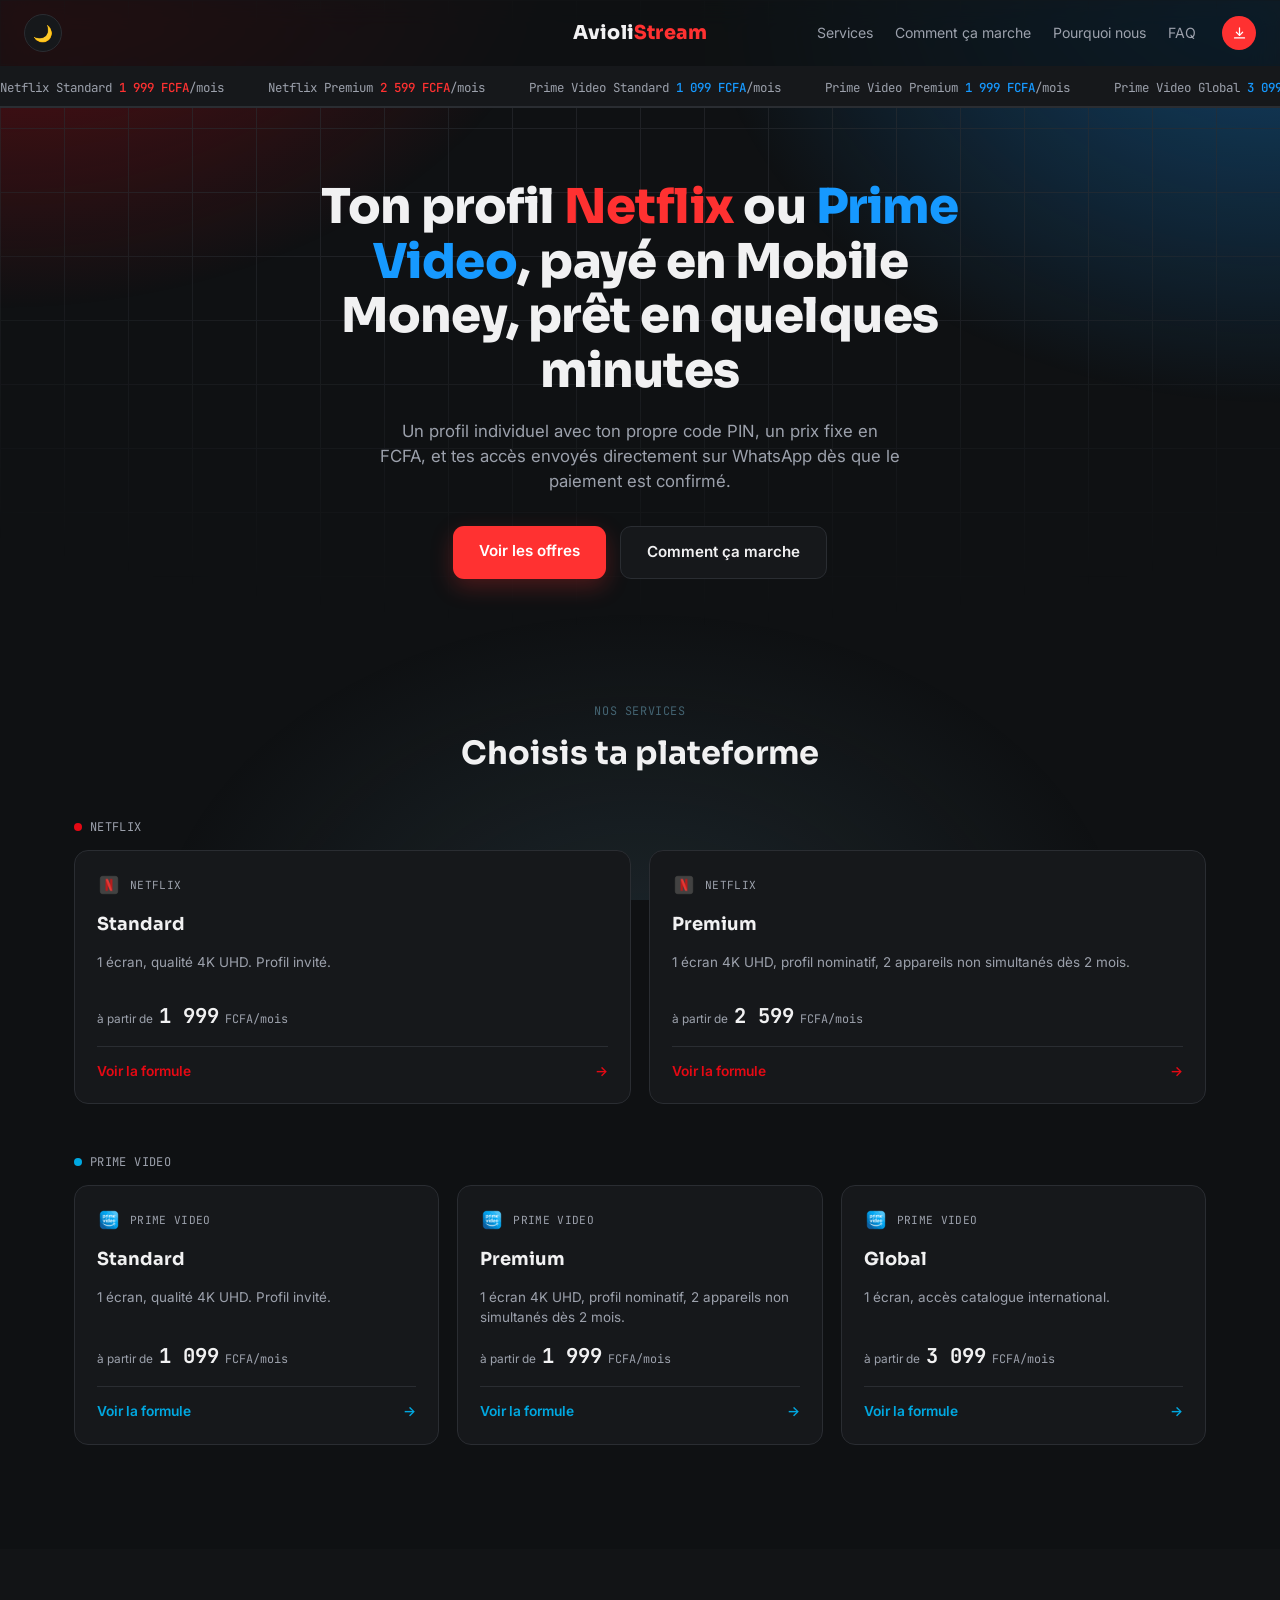
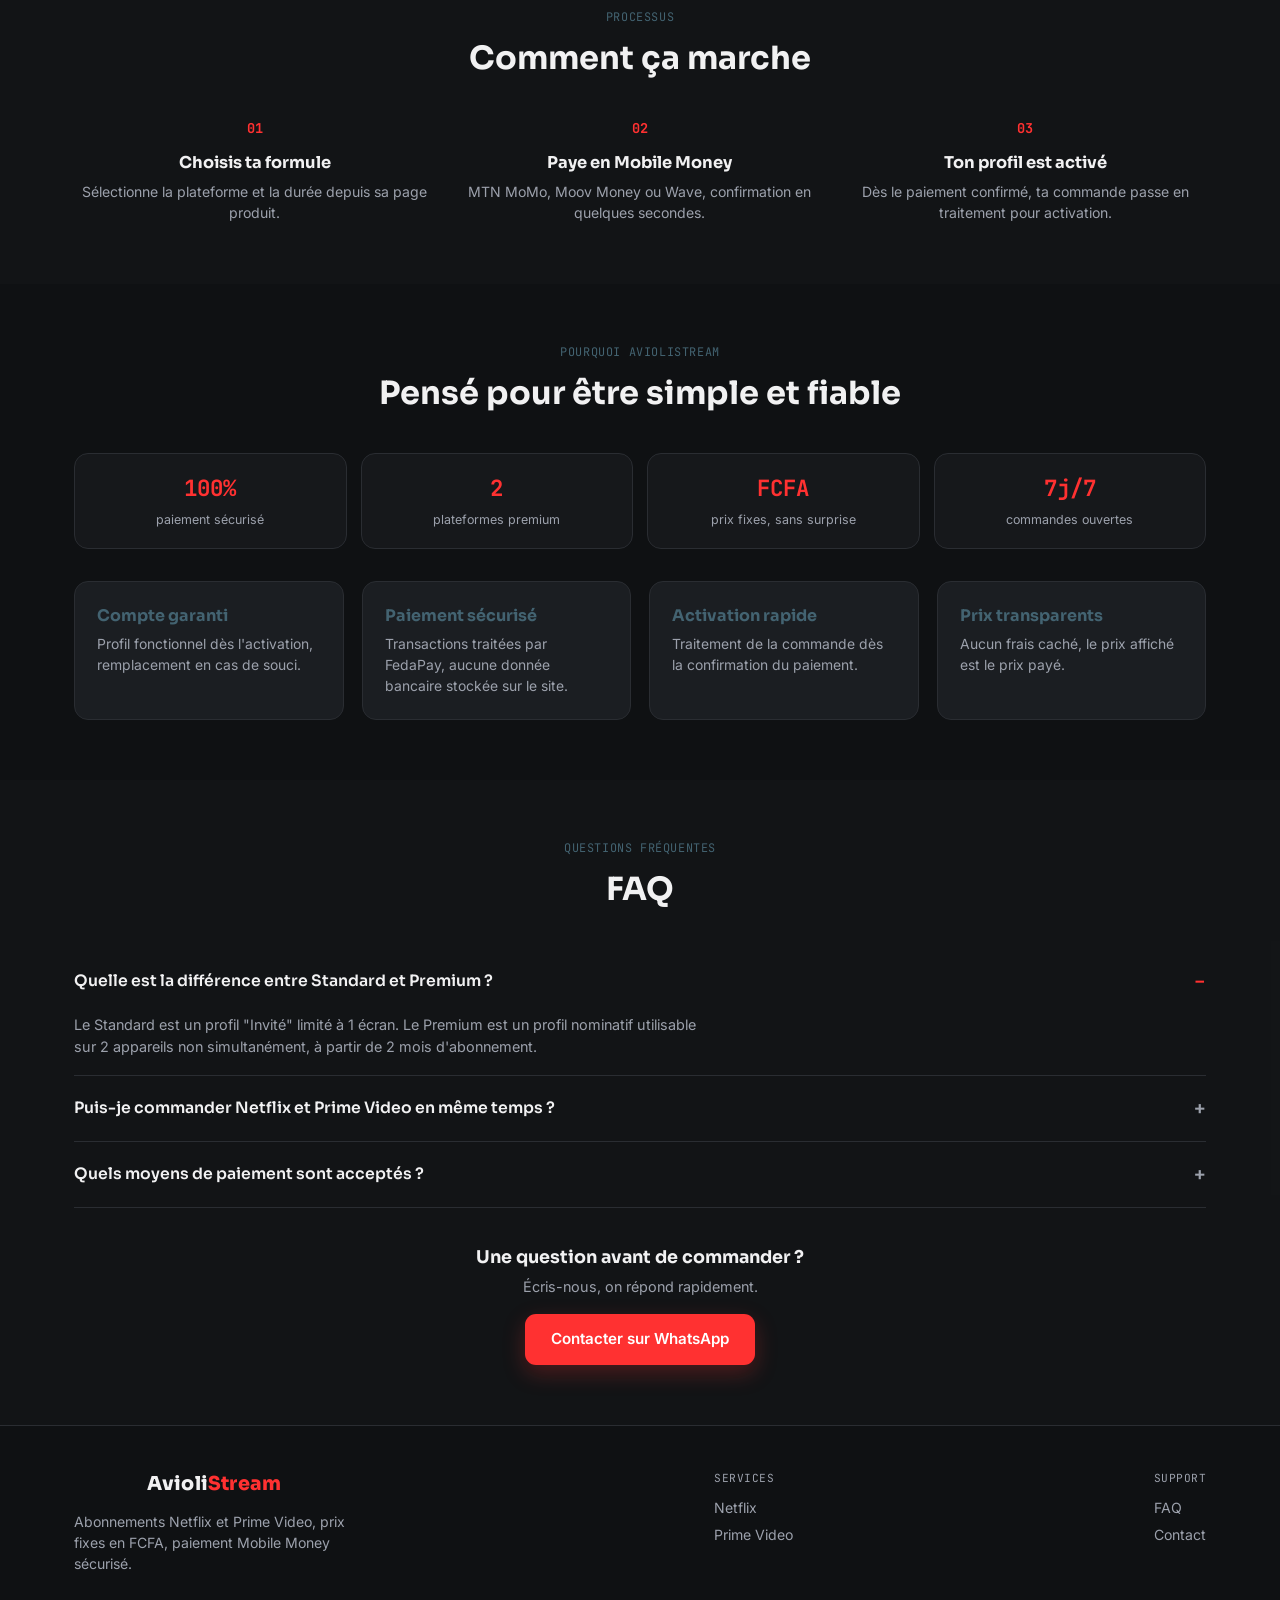
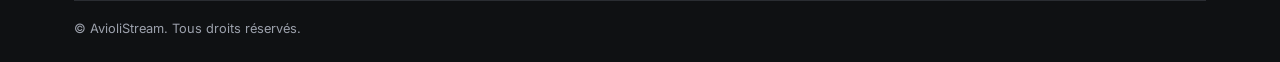
==== index.html @ 2c1ceba8 "Update index.html" ====
<!DOCTYPE html>
<html lang="fr" data-theme="dark">
<head>
<script>
  // Applique le thème enregistré avant le rendu, pour éviter le flash et le partager sur tout le site
  (function(){
    function applyStoredTheme(){
      try{
        var t = localStorage.getItem('avioli-theme');
        document.documentElement.setAttribute('data-theme', t === 'light' ? 'light' : 'dark');
      }catch(e){}
    }
    applyStoredTheme();
    // Reapplique le thème quand la page est restaurée depuis le bfcache
    // (bouton retour/avant du navigateur) — sinon la page garde l'ancien
    // thème affiché au moment où on l'avait quittée.
    window.addEventListener('pageshow', function(e){
      if (e.persisted) applyStoredTheme();
    });
  })();
</script>
<meta charset="UTF-8">
<meta name="viewport" content="width=device-width, initial-scale=1.0">
<title>AvioliStream — Netflix &amp; Prime Video en Mobile Money</title>
<meta name="description" content="Abonnements Netflix et Prime Video, prix fixes en FCFA, paiement Mobile Money sécurisé.">
<link rel="preconnect" href="https://fonts.googleapis.com">
<link rel="preconnect" href="https://fonts.gstatic.com" crossorigin>
<link href="https://fonts.googleapis.com/css2?family=Sora:wght@400;600;700;800&family=Inter:wght@400;500;600&family=JetBrains+Mono:wght@400;500;700&display=swap" rel="stylesheet">
<link rel="manifest" href="manifest.json">
<link rel="icon" href="/favicon-32.png" type="image/png" sizes="32x32">
<link rel="icon" href="icons/icon-192.png" type="image/png" sizes="192x192">
<link rel="apple-touch-icon" href="icons/apple-touch-icon.png">
<meta name="theme-color" content="#FF3131">
<style>
  :root{
    --red:#FF3131;
    --red-dark:#E22626;
    --prime-blue:#1699FF;
    --slate:#436371;
    --slate-light:#5F818F;
    --bg:#FFFFFF;
    --bg-soft:#F6F7F8;
    --surface:#FFFFFF;
    --line:#E7E9EC;
    --text:#171A1E;
    --muted:#63697A;
    --radius:14px;
    --font-display:'Sora',sans-serif;
    --font-body:'Inter',sans-serif;
    --font-mono:'JetBrains Mono',monospace;
  }
  html[data-theme="dark"]{
    --bg:#0F1113;
    --bg-soft:#16181B;
    --surface:#1B1E22;
    --line:#2A2D32;
    --text:#F1F1F2;
    --muted:#9CA1AC;
  }
  *{box-sizing:border-box; margin:0; padding:0;}
  html{scroll-behavior:smooth;}
  body{
    background:var(--bg);
    color:var(--text);
    font-family:var(--font-body);
    line-height:1.5;
    -webkit-font-smoothing:antialiased;
    transition:background .2s ease, color .2s ease;
    position:relative;
  }
  /* Arrière-plan ambiant : halos rouge (Netflix) / bleu (Prime Video) + grille fine, fixes derrière le contenu */
  body::before{
    content:"";
    position:fixed; inset:0; z-index:-2; pointer-events:none;
    background:
      radial-gradient(1000px 720px at 0% -12%, rgba(229,9,20,0.30), transparent 58%),
      radial-gradient(1000px 760px at 100% -4%, rgba(22,153,255,0.28), transparent 58%),
      radial-gradient(820px 600px at 50% 108%, rgba(67,99,113,0.18), transparent 60%);
    transition:opacity .2s ease;
  }
  body::after{
    content:"";
    position:fixed; inset:0; z-index:-1; pointer-events:none;
    background-image:
      linear-gradient(var(--line) 1px, transparent 1px),
      linear-gradient(90deg, var(--line) 1px, transparent 1px);
    background-size:64px 64px;
    opacity:.45;
    mask-image:radial-gradient(120% 85% at 50% 0%, #000 40%, transparent 82%);
    -webkit-mask-image:radial-gradient(120% 85% at 50% 0%, #000 40%, transparent 82%);
  }
  html[data-theme="dark"] body::before{
    background:
      radial-gradient(1000px 720px at 0% -12%, rgba(229,9,20,0.42), transparent 58%),
      radial-gradient(1000px 760px at 100% -4%, rgba(22,153,255,0.38), transparent 58%),
      radial-gradient(820px 600px at 50% 108%, rgba(67,99,113,0.26), transparent 60%);
  }
  html[data-theme="dark"] body::after{ opacity:.6; }
  a{color:inherit; text-decoration:none;}
  img{display:block; max-width:100%;}
  .wrap{max-width:1180px; margin:0 auto; padding:0 24px;}
  :focus-visible{outline:2px solid var(--red); outline-offset:3px;}

  /* Header */
  header{
    position:sticky; top:0; z-index:50;
    background:color-mix(in srgb, var(--bg) 78%, transparent);
    backdrop-filter:blur(14px) saturate(140%);
    -webkit-backdrop-filter:blur(14px) saturate(140%);
    border-bottom:1px solid var(--line);
  }
  .header-row{
    display:grid;
    grid-template-columns:1fr auto 1fr;
    align-items:center;
    gap:16px;
    padding:14px 24px;
  }
  .header-left{
    display:flex; align-items:center; gap:22px;
  }
  .theme-toggle{
    width:38px; height:38px; border-radius:50%;
    border:1px solid var(--line); background:var(--bg-soft);
    display:flex; align-items:center; justify-content:center;
    cursor:pointer; font-size:1rem; flex-shrink:0;
  }
  .logo{
    font-family:var(--font-display); font-weight:800; font-size:1.2rem;
    letter-spacing:0.01em;
    text-align:center;
  }
  a.logo{ color:var(--text); text-decoration:none; display:inline-block; }
  .header-cta{
    display:flex; align-items:center; justify-content:flex-end; gap:26px;
  }
  .nav-links{
    display:flex; align-items:center; gap:22px;
    font-size:0.88rem; color:var(--muted);
    white-space:nowrap;
  }
  .nav-links a:hover{color:var(--text);}
  @media (max-width:860px){
    .nav-links{display:none;}
    .header-row{grid-template-columns:auto 1fr auto; gap:10px; padding:12px 16px;}
    .header-left{justify-content:flex-start;}
    .logo{font-size:1.05rem;}
  }
  .install-btn{
    width:34px; height:34px; border-radius:50%;
    background:var(--red); color:#fff;
    display:flex; align-items:center; justify-content:center;
    flex-shrink:0; border:none; cursor:pointer;
    transition:transform .15s ease, box-shadow .15s ease;
  }
  .install-btn:hover{transform:translateY(-2px); box-shadow:0 6px 16px rgba(255,49,49,0.3);}
  .install-btn svg{width:15px; height:15px;}

  /* Ticker */
  .ticker-bar{
    background:var(--bg-soft);
    border-bottom:1px solid var(--line);
    overflow:hidden;
    white-space:nowrap;
    padding:8px 0;
  }
  .ticker-track{
    display:inline-flex; gap:44px;
    animation:scroll-left 30s linear infinite;
    font-family:var(--font-mono); font-size:0.78rem; color:var(--muted);
  }
  .ticker-track span b{color:var(--red); font-weight:500;}
  .ticker-track span b.prime-price{color:var(--prime-blue);}
  @keyframes scroll-left{
    from{transform:translateX(0);}
    to{transform:translateX(-50%);}
  }
  @media (prefers-reduced-motion: reduce){ .ticker-track{animation:none;} }

  /* Hero */
  .hero{
    padding:72px 24px 64px;
  }
  .hero-grid{
    max-width:900px; margin:0 auto;
    display:flex; flex-direction:column; align-items:center;
    text-align:center; gap:40px;
  }
  h1{
    font-family:var(--font-display); font-weight:800;
    font-size:clamp(2rem, 4.2vw, 3rem);
    line-height:1.14;
    letter-spacing:-0.01em;
    max-width:640px;
    margin:0 auto 20px;
  }
  h1 .nf{color:var(--red);}
  h1 .pv{color:var(--prime-blue);}
  .hero-sub{
    max-width:520px; margin:0 auto 32px;
    color:var(--muted); font-size:1.05rem;
  }
  .hero-actions{
    display:flex; gap:14px; flex-wrap:wrap; justify-content:center;
  }
  .btn-primary, .btn-secondary{
    font-family:var(--font-body); font-weight:600; font-size:0.95rem;
    padding:14px 26px; border-radius:11px;
    display:inline-block;
    transition:transform .15s ease, box-shadow .15s ease;
  }
  .btn-primary{
    background:var(--red); color:#fff;
    box-shadow:0 8px 22px rgba(255,49,49,0.25);
  }
  .btn-primary:hover{transform:translateY(-2px); box-shadow:0 12px 26px rgba(255,49,49,0.35);}
  .btn-secondary{
    background:var(--bg-soft); color:var(--text);
    border:1px solid var(--line);
  }
  .btn-secondary:hover{border-color:var(--slate); transform:translateY(-2px);}

  /* Hero — carrousel animé des offres (design original, pas de visuels de marque) */
  .offers-frame{
    position:relative; width:100%; max-width:1040px; margin:0 auto;
    overflow:hidden;
    mask-image:linear-gradient(90deg, transparent, black 8%, black 92%, transparent);
    -webkit-mask-image:linear-gradient(90deg, transparent, black 8%, black 92%, transparent);
  }
  .offers-reel{
    display:flex; gap:16px; width:max-content;
    animation:offersReel 26s linear infinite;
  }
  @keyframes offersReel{ from{ transform:translateX(0); } to{ transform:translateX(-50%); } }
  @media (prefers-reduced-motion: reduce){ .offers-reel{ animation:none; } }
  .offer-card{
    flex-shrink:0; width:200px;
    padding:18px 20px; border-radius:16px;
    background:var(--surface); border:1px solid var(--line);
    border-top:4px solid var(--red);
    box-shadow:0 16px 34px -22px rgba(15,17,19,0.35);
    text-align:left;
  }
  html[data-theme="dark"] .offer-card{ box-shadow:0 16px 34px -18px rgba(0,0,0,0.5); }
  .offer-card.prime{ border-top-color:var(--prime-blue); }
  .offer-card .offer-name{ font-family:var(--font-display); font-weight:700; font-size:1.05rem; margin-top:6px; }
  .offer-card .offer-plat{
    font-family:var(--font-mono); font-size:0.7rem; color:var(--muted);
    text-transform:uppercase; letter-spacing:0.04em;
  }
  .offer-card .offer-price{ font-family:var(--font-display); font-weight:800; font-size:1.15rem; margin-top:12px; }
  .offer-card .offer-price b{ color:var(--red); }
  .offer-card.prime .offer-price b{ color:var(--prime-blue); }
  .offer-card .offer-unit{ display:block; font-family:var(--font-body); font-weight:400; font-size:0.7rem; color:var(--muted); margin-top:2px; }
  @media (max-width:900px){
    .offer-card{ width:170px; }
  }

  /* Sections */
  .section{padding:60px 24px;}
  .section-eyebrow{
    font-family:var(--font-mono); font-size:0.74rem; text-transform:uppercase; letter-spacing:0.05em;
    color:var(--slate); margin-bottom:8px; text-align:center;
  }
  .section-head{text-align:center; margin-bottom:36px;}
  .section-head h2{
    font-family:var(--font-display); font-weight:700;
    font-size:clamp(1.5rem, 3vw, 2rem);
  }

  .platform-tag{
    display:inline-flex; align-items:center; gap:8px;
    font-family:var(--font-mono); font-size:0.75rem; letter-spacing:0.03em;
    text-transform:uppercase; color:var(--muted); margin-bottom:14px;
  }
  .dot-tag{width:8px; height:8px; border-radius:50%;}
  .platform-tag.netflix .dot-tag{background:#E50914;}
  .platform-tag.prime .dot-tag{background:#00A8E1;}

  .catalogue-row{margin-bottom:44px;}
  .grid{
    display:grid;
    grid-template-columns:repeat(auto-fit, minmax(230px, 1fr));
    gap:18px;
  }
  .card{
    background:var(--bg-soft);
    border:1px solid var(--line);
    border-radius:var(--radius);
    padding:22px;
    display:flex; flex-direction:column; gap:14px;
    transition:transform .18s ease, border-color .18s ease, box-shadow .18s ease, background .18s ease;
  }
  .card:hover{
    transform:translateY(-3px);
    border-color:var(--accent, var(--red));
    background:var(--surface);
    box-shadow:0 10px 24px -8px rgba(0,0,0,0.15);
  }
  .card.netflix{--accent:#E50914;}
  .card.prime{--accent:#00A8E1;}
  .card-top{display:flex; align-items:center; justify-content:space-between;}
  .card-plat{
    display:flex; align-items:center; gap:9px;
    font-family:var(--font-mono); font-size:0.7rem; letter-spacing:0.03em;
    text-transform:uppercase; color:var(--muted);
  }
  .card-plat img{width:24px; height:24px; border-radius:6px;}
  .card h3{font-family:var(--font-display); font-weight:700; font-size:1.12rem;}
  .card .desc{color:var(--muted); font-size:0.84rem; min-height:2.6em;}
  .desc-mobile{display:none;}
  @media (max-width:640px){
    .card:not(.global) .desc-full{display:none;}
    .card:not(.global) .desc-mobile{display:block;}
  }
  .price-line{display:flex; align-items:baseline; gap:6px; margin-top:auto;}
  .price-line .from{font-size:0.74rem; color:var(--muted);}
  .price-line .amount{font-family:var(--font-mono); font-weight:700; font-size:1.28rem;}
  .price-line .unit{font-family:var(--font-mono); font-size:0.74rem; color:var(--muted);}
  .card-cta{
    display:flex; align-items:center; justify-content:space-between;
    font-size:0.86rem; font-weight:600; color:var(--accent);
    padding-top:14px; border-top:1px solid var(--line);
  }
  .card-cta .arrow{transition:transform .18s ease;}
  .card:hover .card-cta .arrow{transform:translateX(4px);}

  /* Steps */
  .steps{
    display:grid; grid-template-columns:repeat(auto-fit, minmax(220px,1fr)); gap:24px;
    counter-reset:step;
  }
  .step{text-align:center;}
  .step::before{
    counter-increment:step; content:counter(step, decimal-leading-zero);
    font-family:var(--font-mono); font-weight:700; font-size:0.85rem;
    color:var(--red);
    display:block; margin-bottom:12px;
  }
  .step h3{font-family:var(--font-display); font-size:1.02rem; margin-bottom:6px;}
  .step p{color:var(--muted); font-size:0.88rem;}

  /* Stats + benefits */
  .stats-row{
    display:grid; grid-template-columns:repeat(auto-fit, minmax(140px,1fr)); gap:14px;
    margin-bottom:32px;
  }
  .stat{
    background:var(--bg-soft); border:1px solid var(--line); border-radius:var(--radius);
    padding:18px; text-align:center;
  }
  .stat b{display:block; font-family:var(--font-mono); font-weight:700; color:var(--red); font-size:1.4rem;}
  .stat span{color:var(--muted); font-size:0.78rem;}
  .benefits-grid{
    display:grid; grid-template-columns:repeat(auto-fit, minmax(220px,1fr)); gap:18px;
  }
  .benefit{
    background:var(--surface); border:1px solid var(--line); border-radius:var(--radius);
    padding:22px;
  }
  .benefit h3{font-family:var(--font-display); font-size:1rem; margin-bottom:6px; color:var(--slate);}
  .benefit p{color:var(--muted); font-size:0.87rem;}

  /* FAQ */
  .faq-item{border-bottom:1px solid var(--line);}
  .faq-item summary{
    cursor:pointer; list-style:none;
    display:flex; align-items:center; justify-content:space-between;
    padding:18px 0; font-family:var(--font-display); font-weight:600; font-size:0.98rem;
  }
  .faq-item summary::-webkit-details-marker{display:none;}
  .faq-item summary::after{
    content:"+"; font-family:var(--font-mono); color:var(--muted); font-size:1.2rem;
  }
  .faq-item[open] summary::after{content:"–"; color:var(--red);}
  .faq-item p{color:var(--muted); font-size:0.9rem; padding-bottom:18px; max-width:640px;}
  .faq-contact{text-align:center; padding:36px 0 0;}
  .faq-contact h3{font-family:var(--font-display); font-size:1.1rem; margin-bottom:6px;}
  .faq-contact p{color:var(--muted); font-size:0.9rem; margin-bottom:16px;}

  /* Footer */
  footer{border-top:1px solid var(--line); padding:44px 24px 24px;}
  .footer-row{
    display:flex; justify-content:space-between; flex-wrap:wrap; gap:28px; margin-bottom:26px;
  }
  .footer-col p.label{
    font-family:var(--font-mono); font-size:0.7rem; text-transform:uppercase; letter-spacing:0.04em;
    color:var(--muted); margin-bottom:10px;
  }
  .footer-col a{display:block; color:var(--muted); font-size:0.88rem; margin-bottom:6px;}
  .footer-col a:hover{color:var(--text);}
  .footer-bottom{
    color:var(--muted); font-size:0.8rem;
    padding-top:18px; border-top:1px solid var(--line);
  }

  @media (max-width:640px){
    .hero{padding:56px 20px 40px;}
    .section{padding:44px 20px;}
    .stats-row{grid-template-columns:repeat(2, 1fr); gap:10px;}
    .stat{padding:14px 8px;}
    .stat b{font-size:1.2rem;}
    .stat span{font-size:0.7rem; white-space:nowrap;}
  }
</style>
</head>
<body>

<header>
  <div class="header-row">
    <div class="header-left">
      <button class="theme-toggle" id="themeToggle" aria-label="Changer le thème">🌙</button>
    </div>
    <a href="/" class="logo" aria-label="Retour à l'accueil AvioliStream">Avioli<span style="color:var(--red);">Stream</span></a>
    <div class="header-cta">
      <nav class="nav-links">
        <a href="#catalogue">Services</a>
        <a href="#comment-ca-marche">Comment ça marche</a>
        <a href="#pourquoi-nous">Pourquoi nous</a>
        <a href="#faq">FAQ</a>
      </nav>
      <button class="install-btn" id="installBtn" aria-label="Installer l'application" title="Installer l'application">
        <svg viewBox="0 0 24 24" fill="none" stroke="currentColor" stroke-width="2" stroke-linecap="round" stroke-linejoin="round">
          <path d="M12 3v12"/>
          <path d="M7 10l5 5 5-5"/>
          <path d="M4 19h16"/>
        </svg>
      </button>
    </div>
  </div>
  <div class="ticker-bar">
    <div class="ticker-track">
      <span>Netflix Standard <b>1 999 FCFA</b>/mois</span>
      <span>Netflix Premium <b>2 599 FCFA</b>/mois</span>
      <span>Prime Video Standard <b class="prime-price">1 099 FCFA</b>/mois</span>
      <span>Prime Video Premium <b class="prime-price">1 999 FCFA</b>/mois</span>
      <span>Prime Video Global <b class="prime-price">3 099 FCFA</b>/mois</span>
      <span>Paiement MTN MoMo · Moov Money · Wave</span>
      <span>Netflix Standard <b>1 999 FCFA</b>/mois</span>
      <span>Netflix Premium <b>2 599 FCFA</b>/mois</span>
      <span>Prime Video Standard <b class="prime-price">1 099 FCFA</b>/mois</span>
      <span>Prime Video Premium <b class="prime-price">1 999 FCFA</b>/mois</span>
      <span>Prime Video Global <b class="prime-price">3 099 FCFA</b>/mois</span>
      <span>Paiement MTN MoMo · Moov Money · Wave</span>
    </div>
  </div>
</header>

<section class="hero">
  <div class="hero-grid">
    <div class="hero-copy">
      <h1>Ton profil <span class="nf">Netflix</span> ou <span class="pv">Prime Video</span>, payé en Mobile Money, prêt en quelques minutes</h1>
      <p class="hero-sub">Un profil individuel avec ton propre code PIN, un prix fixe en FCFA, et tes accès envoyés directement sur WhatsApp dès que le paiement est confirmé.</p>
      <div class="hero-actions">
        <a href="#catalogue" class="btn-primary">Voir les offres</a>
        <a href="#comment-ca-marche" class="btn-secondary">Comment ça marche</a>
      </div>
    </div>
  </div>
</section>

<section class="section" id="catalogue">
  <div class="wrap">
    <p class="section-eyebrow">Nos services</p>
    <div class="section-head"><h2>Choisis ta plateforme</h2></div>

    <div class="catalogue-row">
      <span class="platform-tag netflix"><i class="dot-tag"></i> Netflix</span>
      <div class="grid">
        <a class="card netflix" href="/netflix-standard">
          <div class="card-top">
            <span class="card-plat"><img src="[data-uri]" alt=""> Netflix</span>
          </div>
          <h3>Standard</h3>
          <p class="desc desc-full">1 écran, qualité 4K UHD. Profil invité.</p>
          <p class="desc desc-mobile">1 écran, qualité 4K UHD.</p>
          <div class="price-line">
            <span class="from">à partir de</span>
            <span class="amount">1 999</span>
            <span class="unit">FCFA/mois</span>
          </div>
          <div class="card-cta">Voir la formule <span class="arrow">→</span></div>
        </a>

        <a class="card netflix" href="/netflix-premium">
          <div class="card-top">
            <span class="card-plat"><img src="[data-uri]" alt=""> Netflix</span>
          </div>
          <h3>Premium</h3>
          <p class="desc desc-full">1 écran 4K UHD, profil nominatif, 2 appareils non simultanés dès 2 mois.</p>
          <p class="desc desc-mobile">1 écran, qualité 4K UHD.</p>
          <div class="price-line">
            <span class="from">à partir de</span>
            <span class="amount">2 599</span>
            <span class="unit">FCFA/mois</span>
          </div>
          <div class="card-cta">Voir la formule <span class="arrow">→</span></div>
        </a>
      </div>
    </div>

    <div class="catalogue-row">
      <span class="platform-tag prime"><i class="dot-tag"></i> Prime Video</span>
      <div class="grid">
        <a class="card prime" href="/prime-standard">
          <div class="card-top">
            <span class="card-plat"><img src="[data-uri]" alt=""> Prime Video</span>
          </div>
          <h3>Standard</h3>
          <p class="desc desc-full">1 écran, qualité 4K UHD. Profil invité.</p>
          <p class="desc desc-mobile">1 écran, qualité 4K UHD.</p>
          <div class="price-line">
            <span class="from">à partir de</span>
            <span class="amount">1 099</span>
            <span class="unit">FCFA/mois</span>
          </div>
          <div class="card-cta">Voir la formule <span class="arrow">→</span></div>
        </a>

        <a class="card prime" href="/prime-premium">
          <div class="card-top">
            <span class="card-plat"><img src="[data-uri]" alt=""> Prime Video</span>
          </div>
          <h3>Premium</h3>
          <p class="desc desc-full">1 écran 4K UHD, profil nominatif, 2 appareils non simultanés dès 2 mois.</p>
          <p class="desc desc-mobile">1 écran, qualité 4K UHD.</p>
          <div class="price-line">
            <span class="from">à partir de</span>
            <span class="amount">1 999</span>
            <span class="unit">FCFA/mois</span>
          </div>
          <div class="card-cta">Voir la formule <span class="arrow">→</span></div>
        </a>

        <a class="card prime global" href="/prime-global">
          <div class="card-top">
            <span class="card-plat"><img src="[data-uri]" alt=""> Prime Video</span>
          </div>
          <h3>Global</h3>
          <p class="desc">1 écran, accès catalogue international.</p>
          <div class="price-line">
            <span class="from">à partir de</span>
            <span class="amount">3 099</span>
            <span class="unit">FCFA/mois</span>
          </div>
          <div class="card-cta">Voir la formule <span class="arrow">→</span></div>
        </a>
      </div>
    </div>
  </div>
</section>

<section class="section" id="comment-ca-marche" style="background:color-mix(in srgb, var(--bg-soft) 55%, transparent);">
  <div class="wrap">
    <p class="section-eyebrow">Processus</p>
    <div class="section-head"><h2>Comment ça marche</h2></div>
    <div class="steps">
      <div class="step">
        <h3>Choisis ta formule</h3>
        <p>Sélectionne la plateforme et la durée depuis sa page produit.</p>
      </div>
      <div class="step">
        <h3>Paye en Mobile Money</h3>
        <p>MTN MoMo, Moov Money ou Wave, confirmation en quelques secondes.</p>
      </div>
      <div class="step">
        <h3>Ton profil est activé</h3>
        <p>Dès le paiement confirmé, ta commande passe en traitement pour activation.</p>
      </div>
    </div>
  </div>
</section>

<section class="section" id="pourquoi-nous">
  <div class="wrap">
    <p class="section-eyebrow">Pourquoi AvioliStream</p>
    <div class="section-head"><h2>Pensé pour être simple et fiable</h2></div>
    <div class="stats-row">
      <div class="stat"><b>100%</b><span>paiement sécurisé</span></div>
      <div class="stat"><b>2</b><span>plateformes premium</span></div>
      <div class="stat"><b>FCFA</b><span>prix fixes, sans surprise</span></div>
      <div class="stat"><b>7j/7</b><span>commandes ouvertes</span></div>
    </div>
    <div class="benefits-grid">
      <div class="benefit">
        <h3>Compte garanti</h3>
        <p>Profil fonctionnel dès l'activation, remplacement en cas de souci.</p>
      </div>
      <div class="benefit">
        <h3>Paiement sécurisé</h3>
        <p>Transactions traitées par FedaPay, aucune donnée bancaire stockée sur le site.</p>
      </div>
      <div class="benefit">
        <h3>Activation rapide</h3>
        <p>Traitement de la commande dès la confirmation du paiement.</p>
      </div>
      <div class="benefit">
        <h3>Prix transparents</h3>
        <p>Aucun frais caché, le prix affiché est le prix payé.</p>
      </div>
    </div>
  </div>
</section>

<section class="section" id="faq" style="background:color-mix(in srgb, var(--bg-soft) 55%, transparent);">
  <div class="wrap">
    <p class="section-eyebrow">Questions fréquentes</p>
    <div class="section-head"><h2>FAQ</h2></div>
    <details class="faq-item" open>
      <summary>Quelle est la différence entre Standard et Premium ?</summary>
      <p>Le Standard est un profil "Invité" limité à 1 écran. Le Premium est un profil nominatif utilisable sur 2 appareils non simultanément, à partir de 2 mois d'abonnement.</p>
    </details>
    <details class="faq-item">
      <summary>Puis-je commander Netflix et Prime Video en même temps ?</summary>
      <p>Oui, chaque service se commande depuis sa page produit ; tu peux passer les deux commandes l'une après l'autre.</p>
    </details>
    <details class="faq-item">
      <summary>Quels moyens de paiement sont acceptés ?</summary>
      <p>MTN MoMo, Moov Money et Wave, via un paiement sécurisé.</p>
    </details>

    <div class="faq-contact">
      <h3>Une question avant de commander ?</h3>
      <p>Écris-nous, on répond rapidement.</p>
      <a href="https://wa.me/22995265358" target="_blank" rel="noopener" class="btn-primary">Contacter sur WhatsApp</a>
    </div>
  </div>
</section>

<footer id="contact">
  <div class="wrap">
    <div class="footer-row">
      <div>
        <div class="logo" style="margin-bottom:12px;">Avioli<span style="color:var(--red);">Stream</span></div>
        <p style="color:var(--muted); font-size:0.88rem; max-width:280px;">Abonnements Netflix et Prime Video, prix fixes en FCFA, paiement Mobile Money sécurisé.</p>
      </div>
      <div class="footer-col">
        <p class="label">Services</p>
        <a href="#catalogue">Netflix</a>
        <a href="#catalogue">Prime Video</a>
      </div>
      <div class="footer-col">
        <p class="label">Support</p>
        <a href="#faq">FAQ</a>
        <a href="https://wa.me/22995265358" target="_blank" rel="noopener">Contact</a>
      </div>
    </div>
    <div class="footer-bottom">© AvioliStream. Tous droits réservés.</div>
  </div>
</footer>

<script>
  const toggle = document.getElementById('themeToggle');
  const root = document.documentElement;
  let current = root.getAttribute('data-theme') || 'light';
  toggle.textContent = current === 'light' ? '☀️' : '🌙';
  toggle.addEventListener('click', () => {
    current = current === 'light' ? 'dark' : 'light';
    root.setAttribute('data-theme', current);
    toggle.textContent = current === 'light' ? '☀️' : '🌙';
    try{ localStorage.setItem('avioli-theme', current); }catch(e){}
  });

  // Enregistrement du service worker (requis pour l'installation PWA)
  if ('serviceWorker' in navigator) {
    window.addEventListener('load', () => {
      navigator.serviceWorker.register('sw.js').catch((err) => {
        console.warn('Service worker non enregistré:', err);
      });
    });
  }

  // Message pour les navigateurs qui ne supportent pas l'installation
  // directe (ex. Safari iOS) : le bouton reste visible mais informe
  // l'utilisateur d'utiliser "Ajouter à l'écran d'accueil" depuis le
  // menu de partage du navigateur.
  const isIOS = /iphone|ipad|ipod/i.test(navigator.userAgent);
  const isStandalone = window.matchMedia('(display-mode: standalone)').matches || window.navigator.standalone === true;

  // Installation de la webapp (PWA)
  let deferredPrompt = null;
  const installBtn = document.getElementById('installBtn');
  window.addEventListener('beforeinstallprompt', (e) => {
    e.preventDefault();
    deferredPrompt = e;
    installBtn.style.display = 'flex';
  });
  installBtn.addEventListener('click', async () => {
    if (deferredPrompt) {
      deferredPrompt.prompt();
      await deferredPrompt.userChoice;
      deferredPrompt = null;
      return;
    }
    if (isStandalone) {
      alert("L'application est déjà installée.");
      return;
    }
    if (isIOS) {
      alert("Pour installer AvioliStream : appuie sur l'icône de partage de Safari, puis \"Sur l'écran d'accueil\".");
      return;
    }
    alert("L'installation n'est pas disponible sur ce navigateur pour le moment.");
  });
  window.addEventListener('appinstalled', () => {
    installBtn.style.display = 'none';
  });
</script>

</body>
</html>
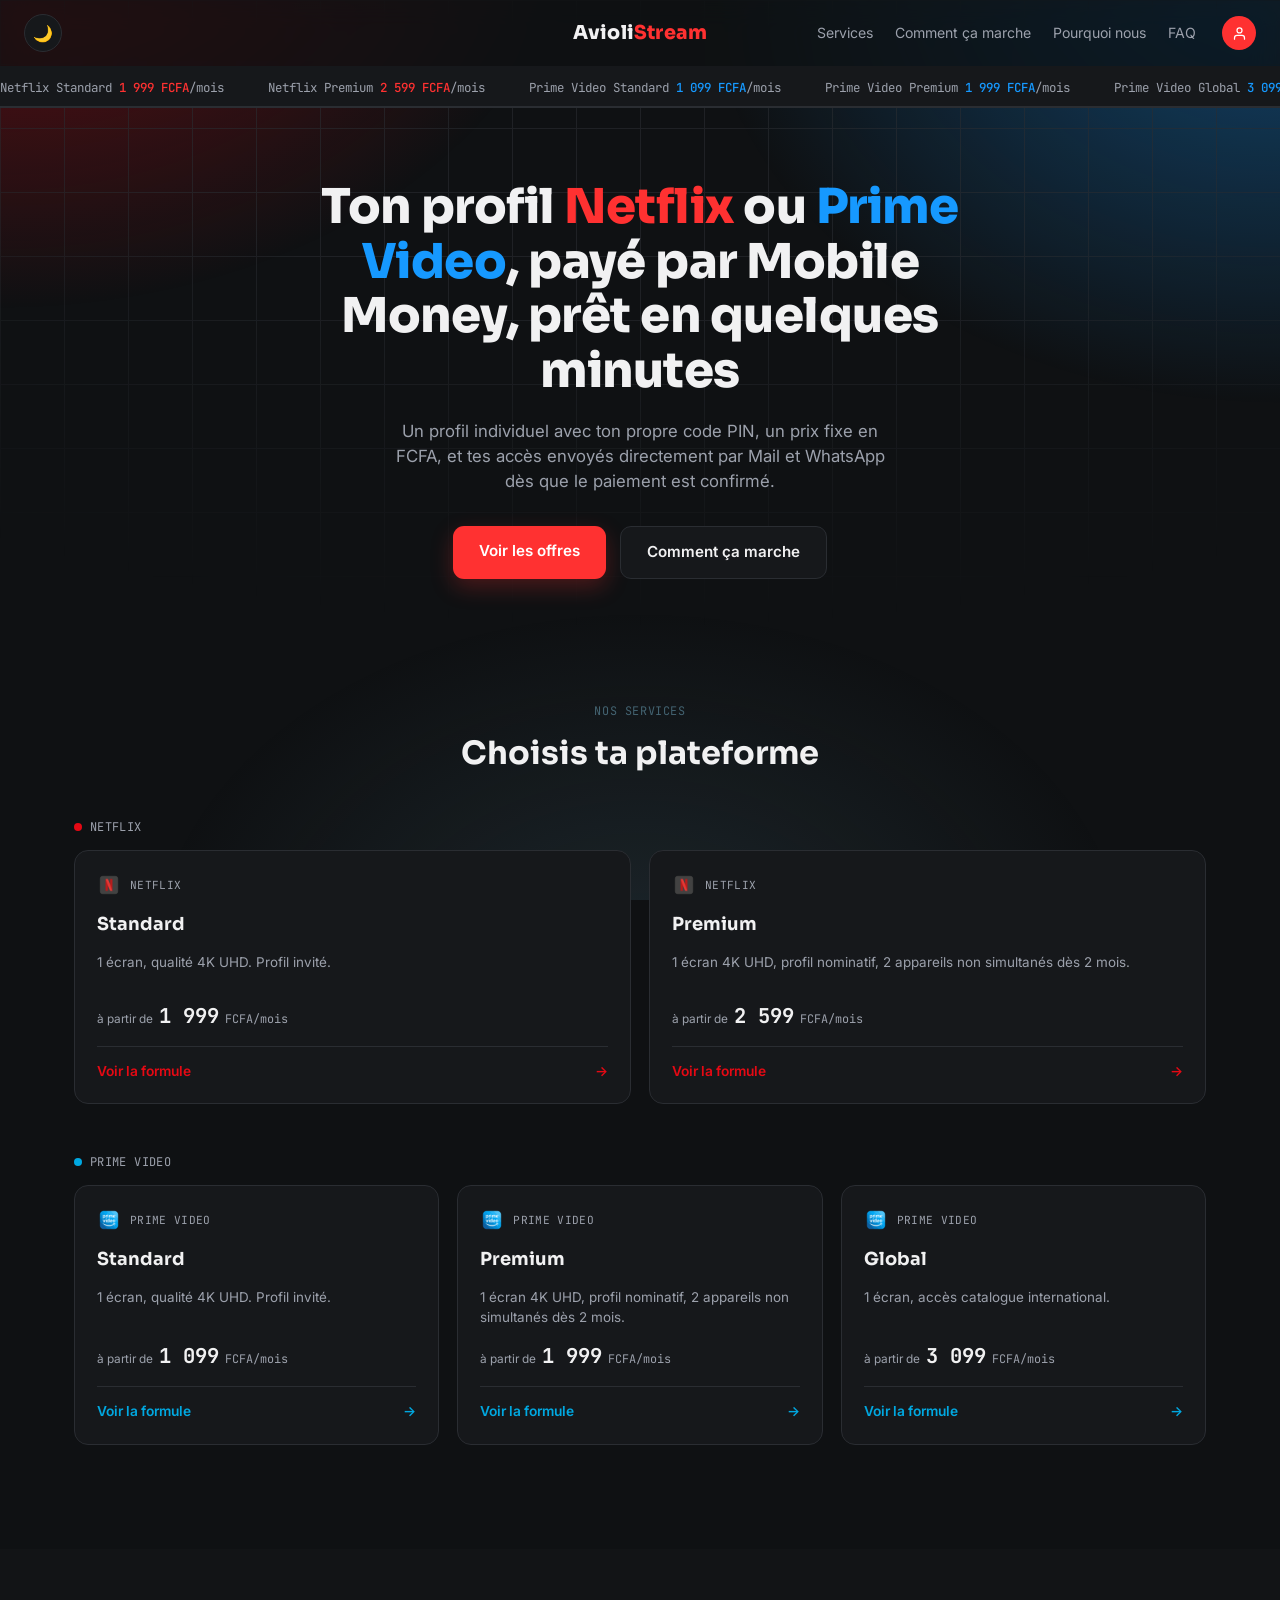
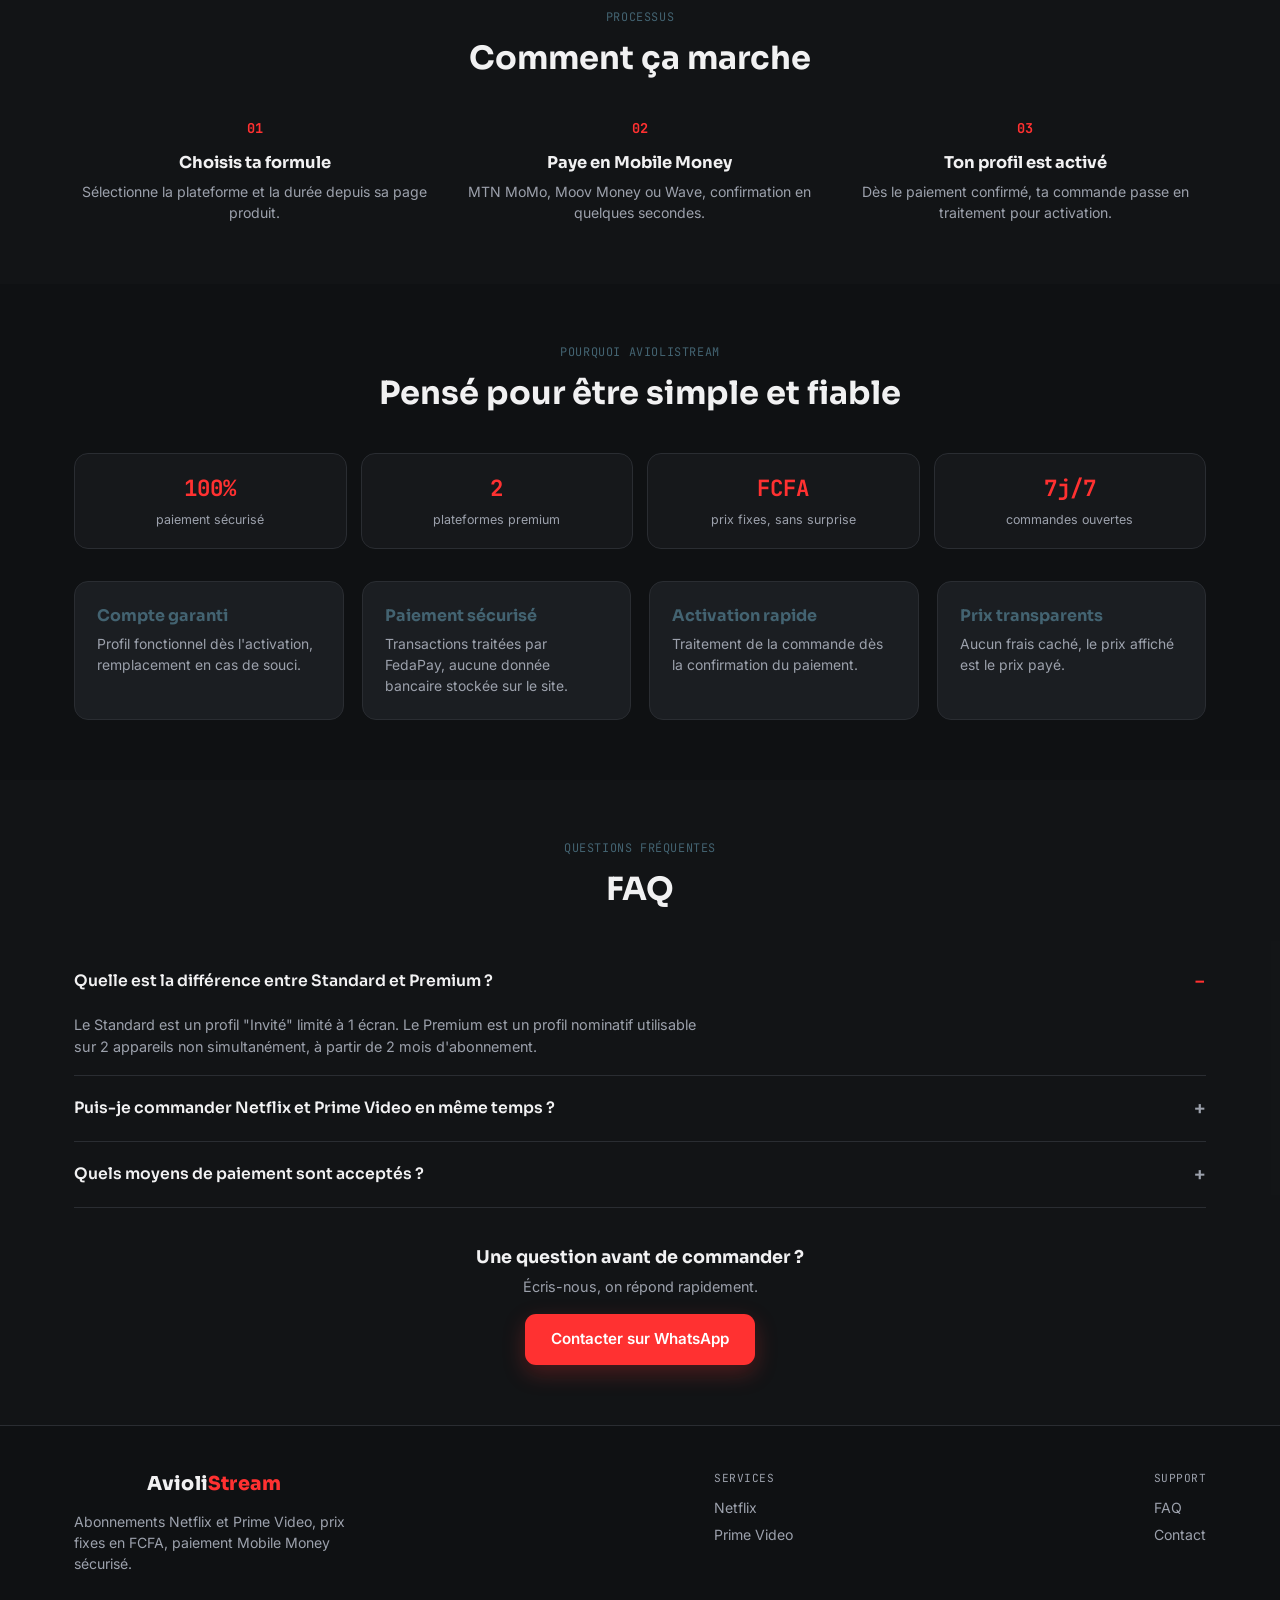
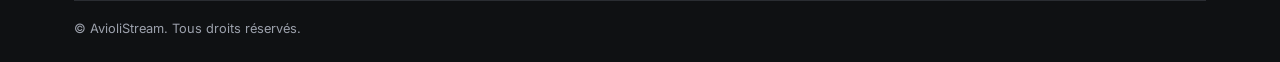
==== commit 85cd20bf: "Update index.html" ====
--- a/index.html
+++ b/index.html
@@ -146,15 +146,15 @@
     .header-left{justify-content:flex-start;}
     .logo{font-size:1.05rem;}
   }
-  .install-btn{
+  .profile-btn{
     width:34px; height:34px; border-radius:50%;
     background:var(--red); color:#fff;
     display:flex; align-items:center; justify-content:center;
     flex-shrink:0; border:none; cursor:pointer;
     transition:transform .15s ease, box-shadow .15s ease;
   }
-  .install-btn:hover{transform:translateY(-2px); box-shadow:0 6px 16px rgba(255,49,49,0.3);}
-  .install-btn svg{width:15px; height:15px;}
+  .profile-btn:hover{transform:translateY(-2px); box-shadow:0 6px 16px rgba(255,49,49,0.3);}
+  .profile-btn svg{width:15px; height:15px;}
 
   /* Ticker */
   .ticker-bar{
@@ -419,13 +419,12 @@
         <a href="#pourquoi-nous">Pourquoi nous</a>
         <a href="#faq">FAQ</a>
       </nav>
-      <button class="install-btn" id="installBtn" aria-label="Installer l'application" title="Installer l'application">
+      <a href="/connexion" class="profile-btn" aria-label="Mon abonnement" title="Mon abonnement">
         <svg viewBox="0 0 24 24" fill="none" stroke="currentColor" stroke-width="2" stroke-linecap="round" stroke-linejoin="round">
-          <path d="M12 3v12"/>
-          <path d="M7 10l5 5 5-5"/>
-          <path d="M4 19h16"/>
+          <path d="M20 21v-2a4 4 0 0 0-4-4H8a4 4 0 0 0-4 4v2"/>
+          <circle cx="12" cy="7" r="4"/>
         </svg>
-      </button>
+      </a>
     </div>
   </div>
   <div class="ticker-bar">
@@ -449,8 +448,8 @@
 <section class="hero">
   <div class="hero-grid">
     <div class="hero-copy">
-      <h1>Ton profil <span class="nf">Netflix</span> ou <span class="pv">Prime Video</span>, payé en Mobile Money, prêt en quelques minutes</h1>
-      <p class="hero-sub">Un profil individuel avec ton propre code PIN, un prix fixe en FCFA, et tes accès envoyés directement sur WhatsApp dès que le paiement est confirmé.</p>
+      <h1>Ton profil <span class="nf">Netflix</span> ou <span class="pv">Prime Video</span>, payé par Mobile Money, prêt en quelques minutes</h1>
+      <p class="hero-sub">Un profil individuel avec ton propre code PIN, un prix fixe en FCFA, et tes accès envoyés directement par Mail et WhatsApp dès que le paiement est confirmé.</p>
       <div class="hero-actions">
         <a href="#catalogue" class="btn-primary">Voir les offres</a>
         <a href="#comment-ca-marche" class="btn-secondary">Comment ça marche</a>
@@ -670,41 +669,6 @@
     });
   }
 
-  // Message pour les navigateurs qui ne supportent pas l'installation
-  // directe (ex. Safari iOS) : le bouton reste visible mais informe
-  // l'utilisateur d'utiliser "Ajouter à l'écran d'accueil" depuis le
-  // menu de partage du navigateur.
-  const isIOS = /iphone|ipad|ipod/i.test(navigator.userAgent);
-  const isStandalone = window.matchMedia('(display-mode: standalone)').matches || window.navigator.standalone === true;
-
-  // Installation de la webapp (PWA)
-  let deferredPrompt = null;
-  const installBtn = document.getElementById('installBtn');
-  window.addEventListener('beforeinstallprompt', (e) => {
-    e.preventDefault();
-    deferredPrompt = e;
-    installBtn.style.display = 'flex';
-  });
-  installBtn.addEventListener('click', async () => {
-    if (deferredPrompt) {
-      deferredPrompt.prompt();
-      await deferredPrompt.userChoice;
-      deferredPrompt = null;
-      return;
-    }
-    if (isStandalone) {
-      alert("L'application est déjà installée.");
-      return;
-    }
-    if (isIOS) {
-      alert("Pour installer AvioliStream : appuie sur l'icône de partage de Safari, puis \"Sur l'écran d'accueil\".");
-      return;
-    }
-    alert("L'installation n'est pas disponible sur ce navigateur pour le moment.");
-  });
-  window.addEventListener('appinstalled', () => {
-    installBtn.style.display = 'none';
-  });
 </script>
 
 </body>
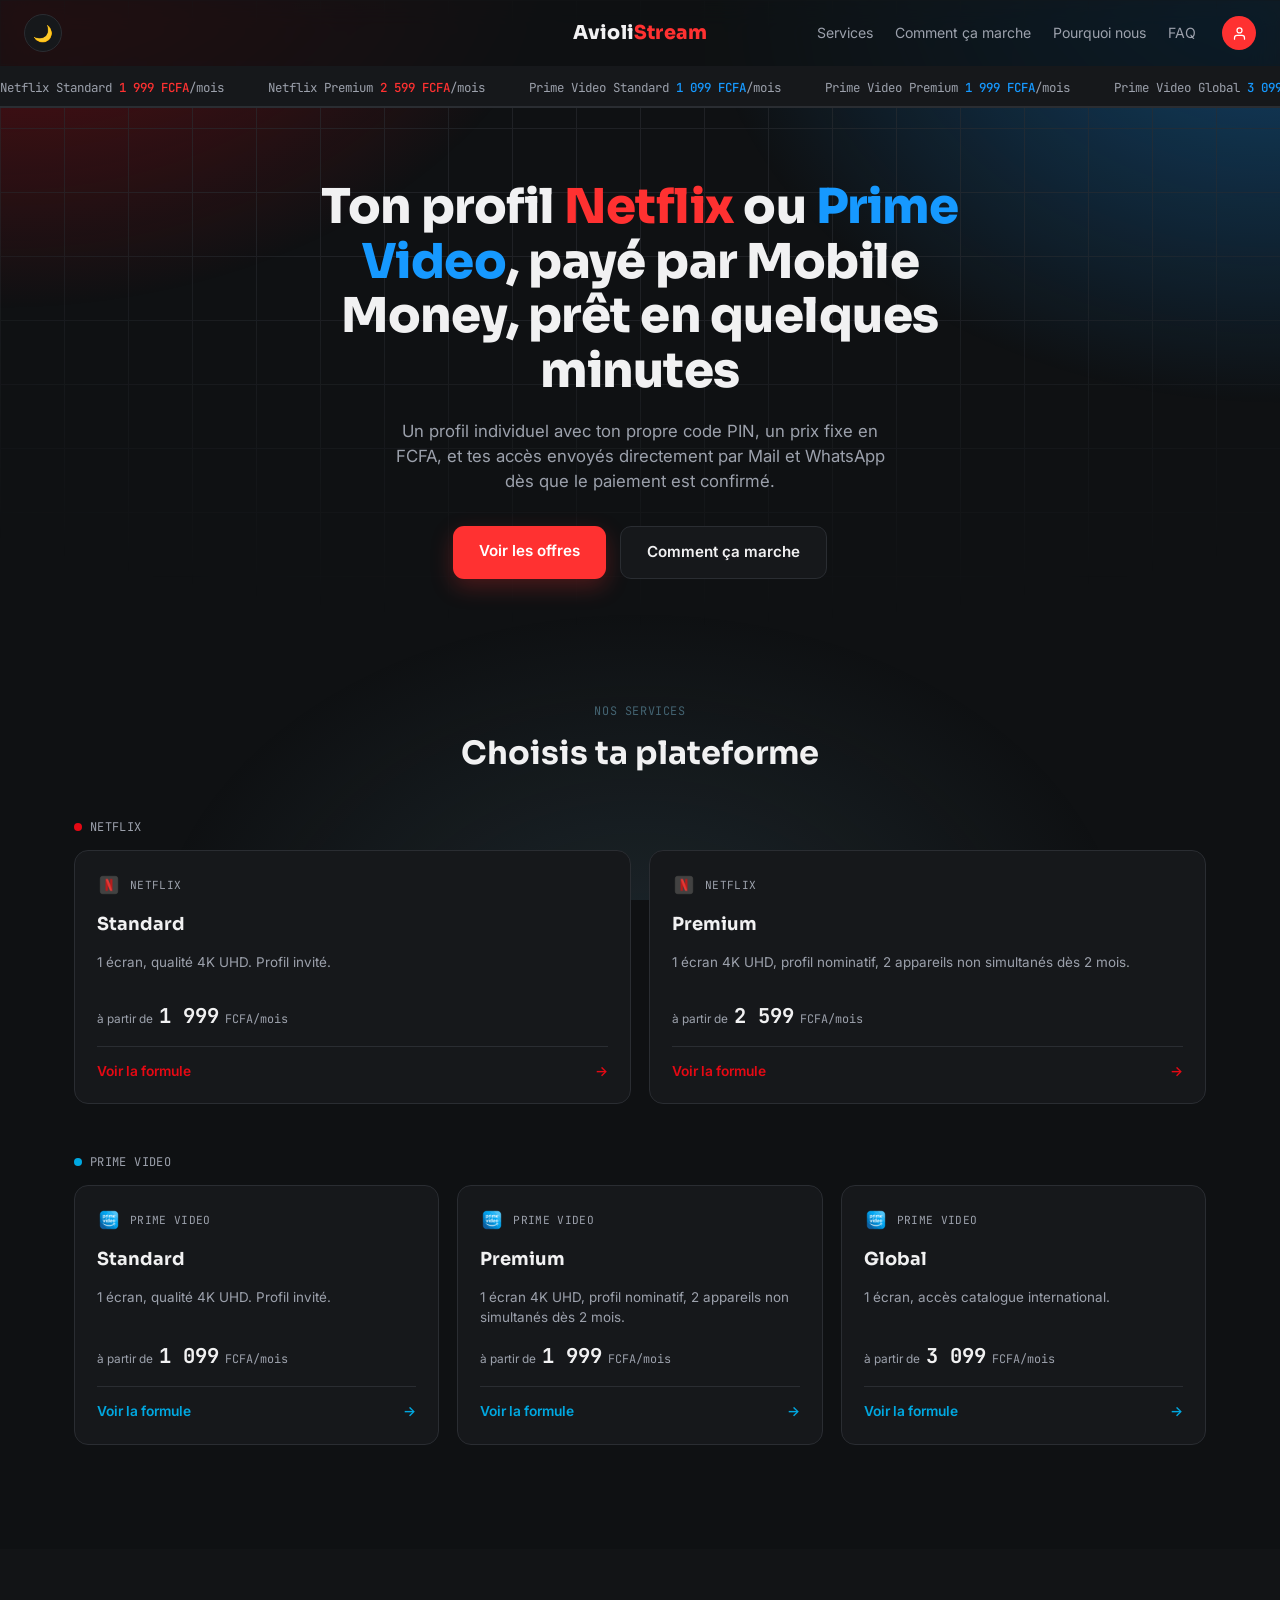
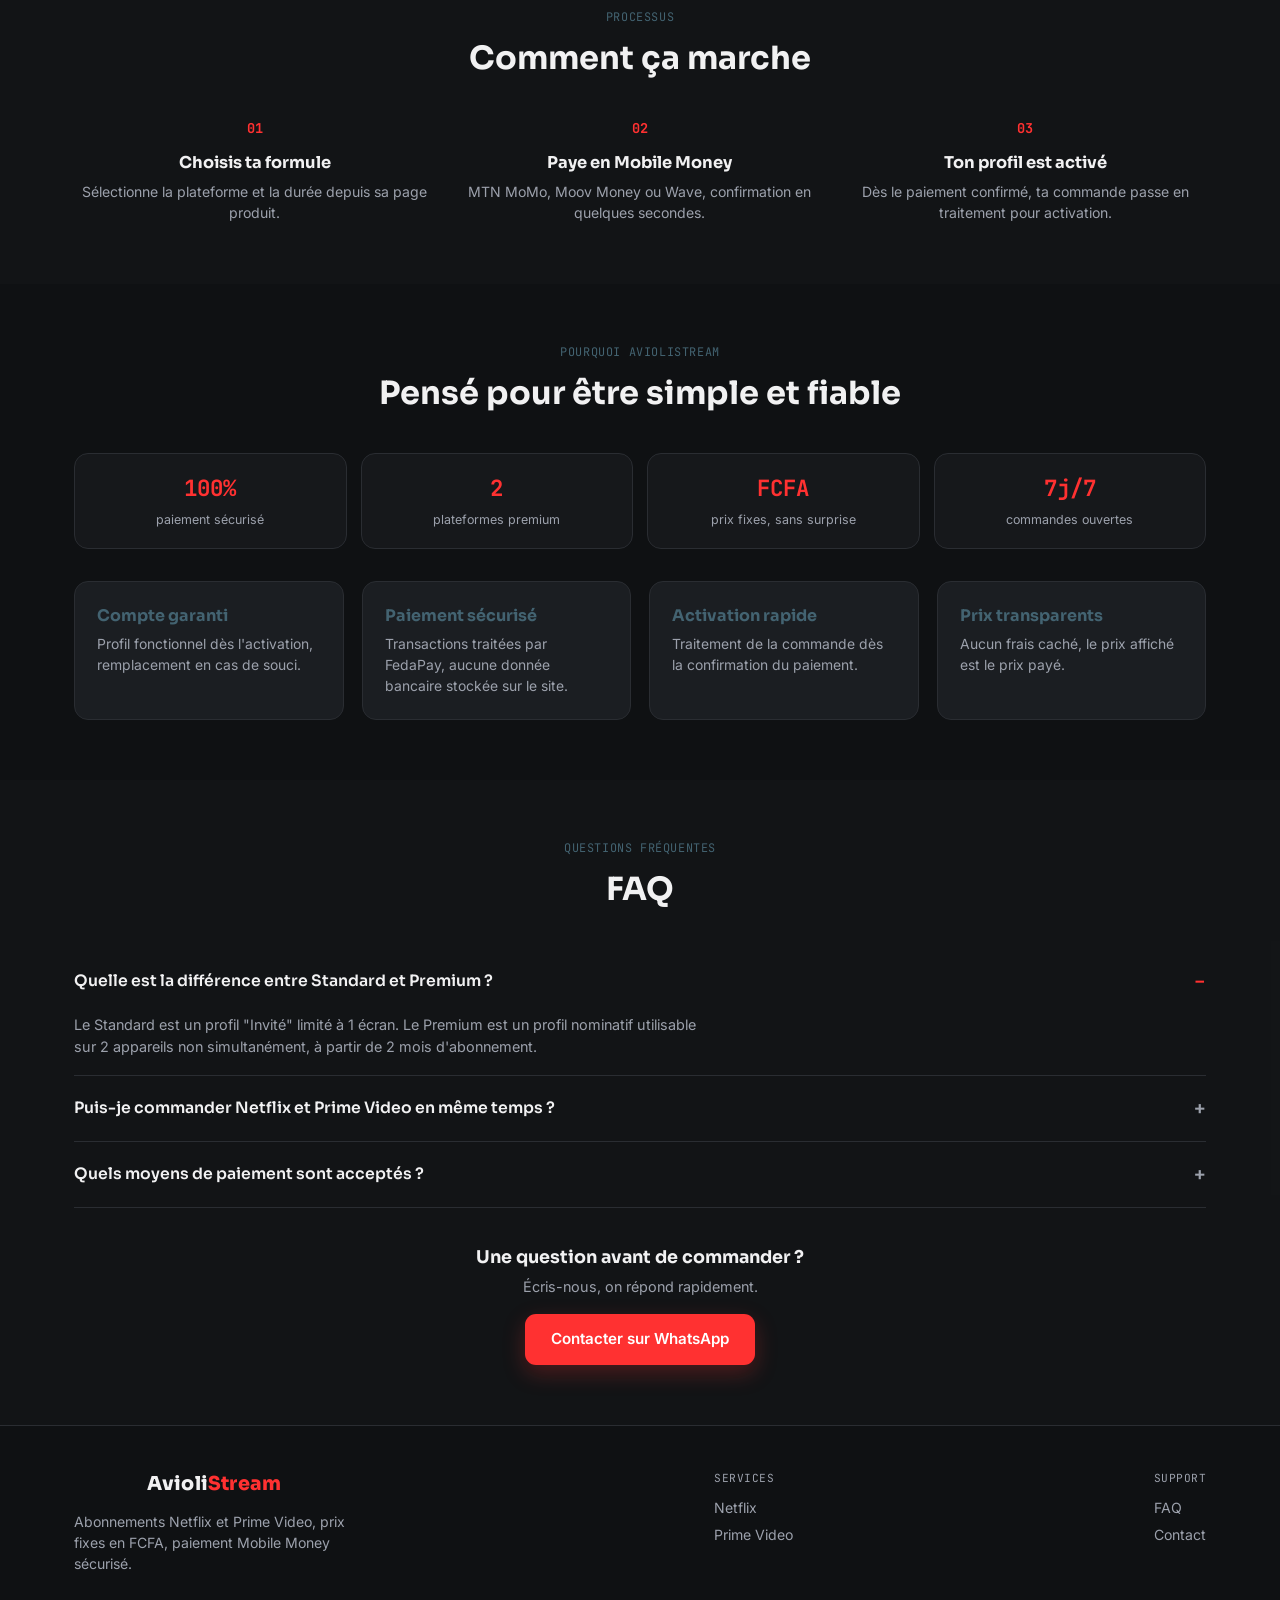
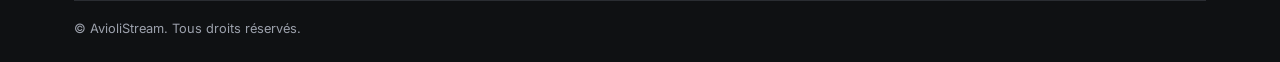
==== commit 8b537082: "Update index.html" ====
--- a/index.html
+++ b/index.html
@@ -26,10 +26,10 @@
 <link rel="preconnect" href="https://fonts.googleapis.com">
 <link rel="preconnect" href="https://fonts.gstatic.com" crossorigin>
 <link href="https://fonts.googleapis.com/css2?family=Sora:wght@400;600;700;800&family=Inter:wght@400;500;600&family=JetBrains+Mono:wght@400;500;700&display=swap" rel="stylesheet">
-<link rel="manifest" href="manifest.json">
+<link rel="manifest" href="/manifest.json">
 <link rel="icon" href="/favicon-32.png" type="image/png" sizes="32x32">
-<link rel="icon" href="icons/icon-192.png" type="image/png" sizes="192x192">
-<link rel="apple-touch-icon" href="icons/apple-touch-icon.png">
+<link rel="icon" href="/icons/icon-192.png" type="image/png" sizes="192x192">
+<link rel="apple-touch-icon" href="/icons/apple-touch-icon.png">
 <meta name="theme-color" content="#FF3131">
 <style>
   :root{
@@ -663,7 +663,7 @@
   // Enregistrement du service worker (requis pour l'installation PWA)
   if ('serviceWorker' in navigator) {
     window.addEventListener('load', () => {
-      navigator.serviceWorker.register('sw.js').catch((err) => {
+      navigator.serviceWorker.register('/sw.js').catch((err) => {
         console.warn('Service worker non enregistré:', err);
       });
     });
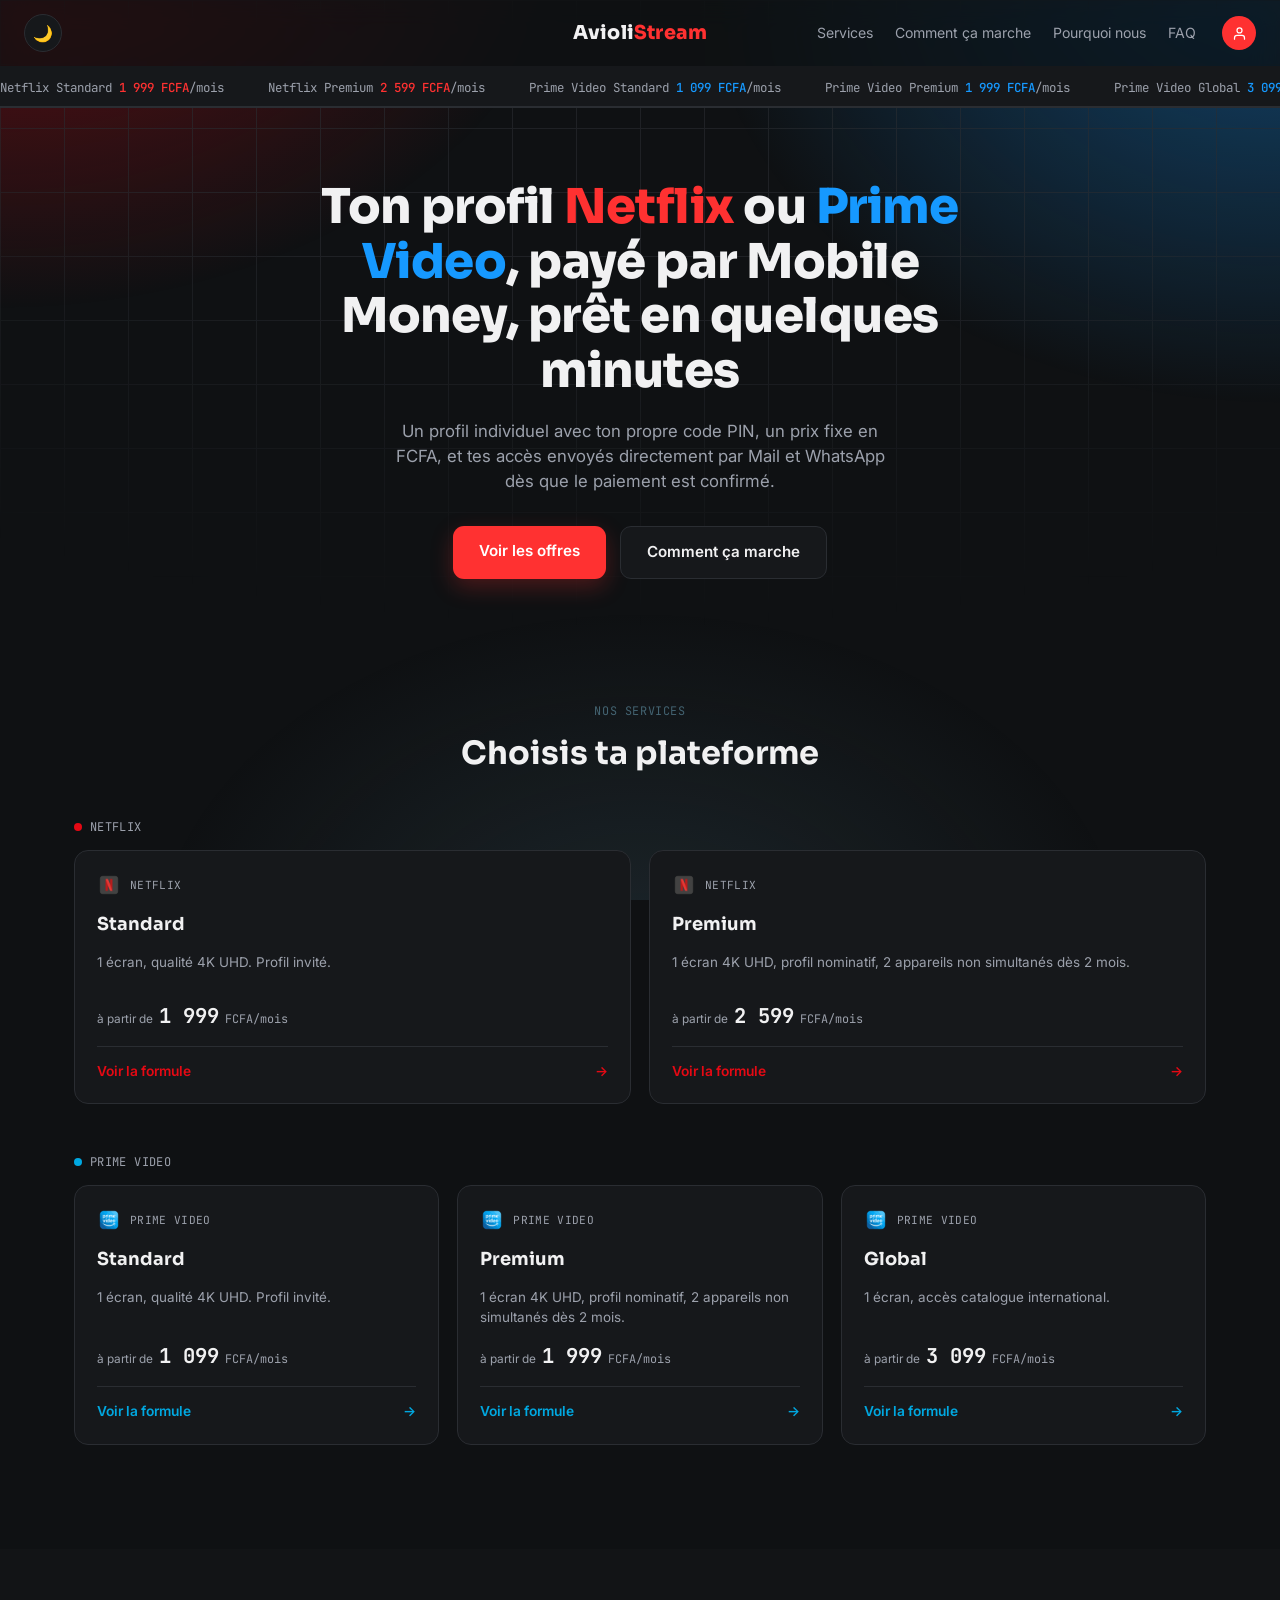
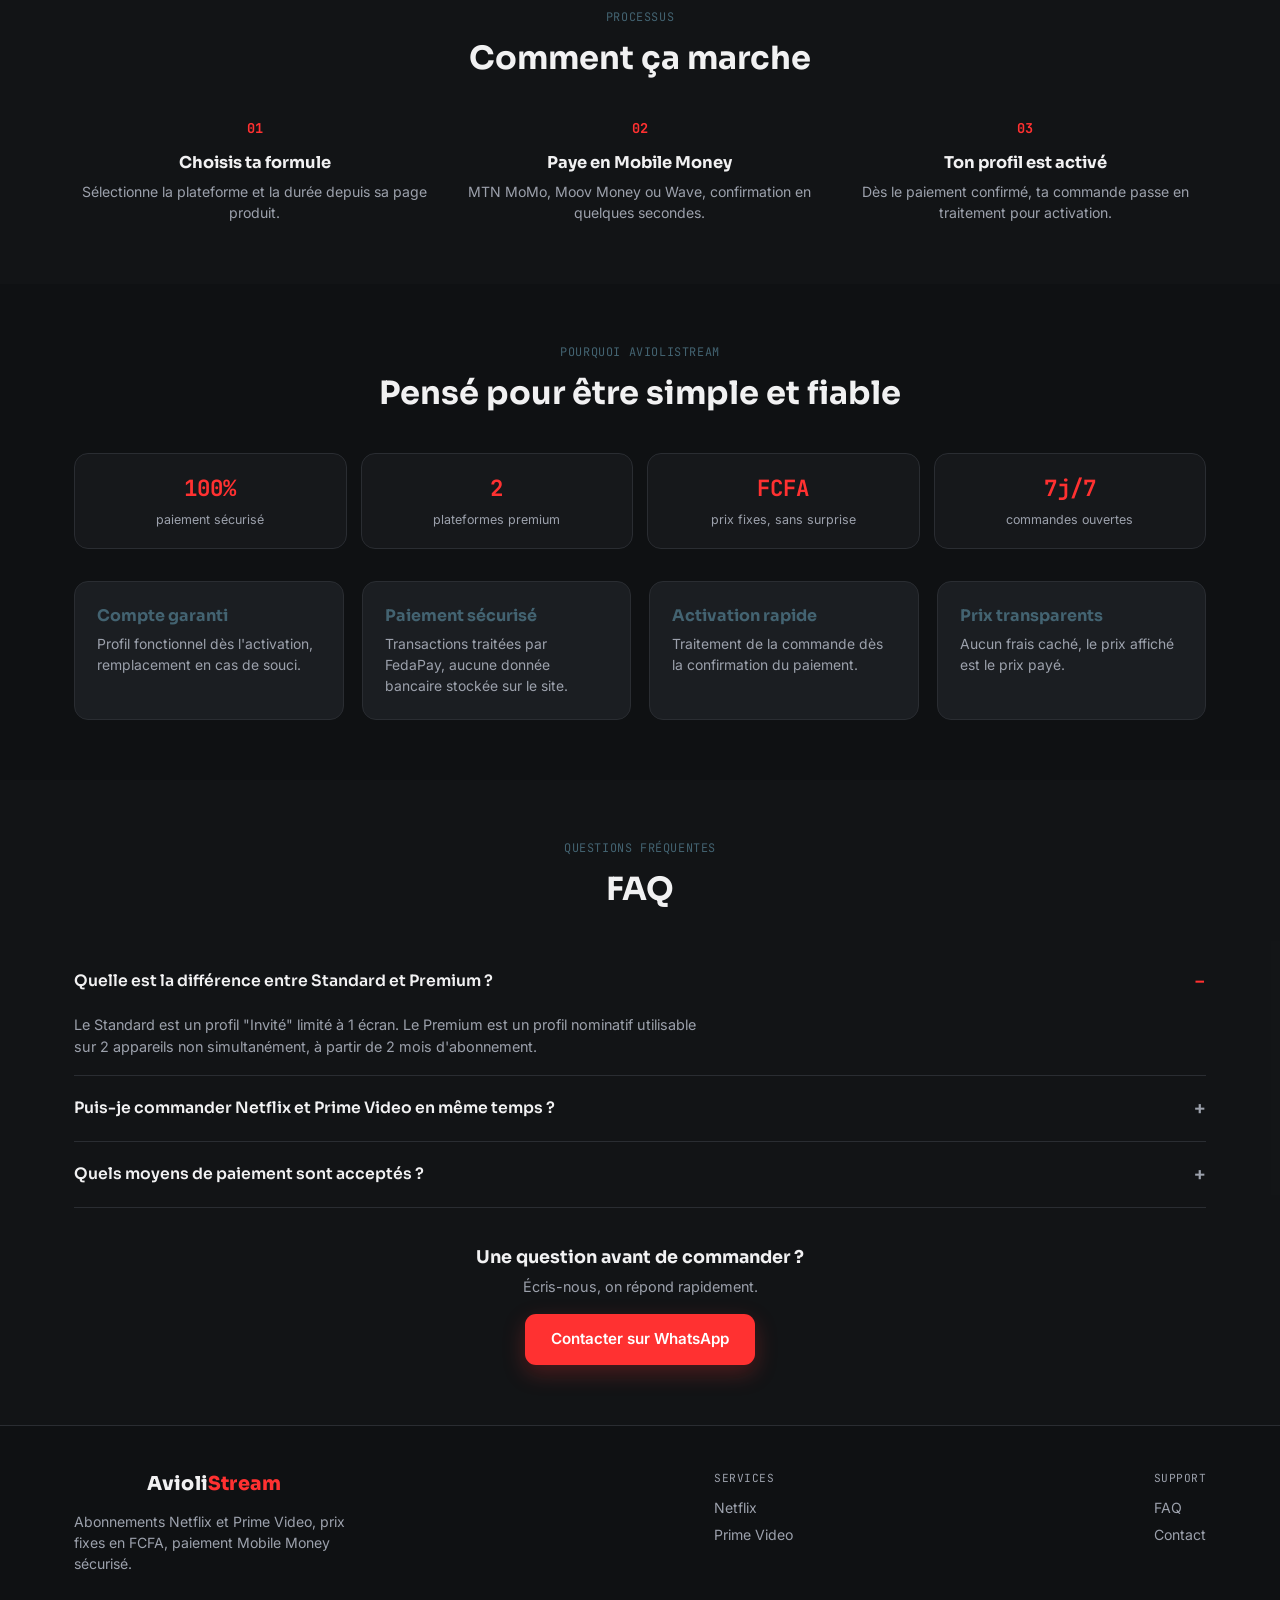
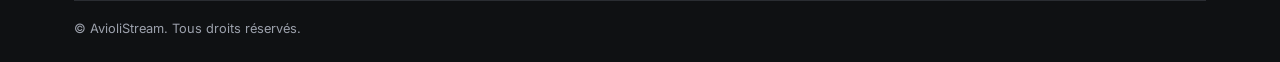
==== commit b461ca20: "Update index.html" ====
--- a/index.html
+++ b/index.html
@@ -31,6 +31,10 @@
 <link rel="icon" href="/icons/icon-192.png" type="image/png" sizes="192x192">
 <link rel="apple-touch-icon" href="/icons/apple-touch-icon.png">
 <meta name="theme-color" content="#FF3131">
+<meta name="apple-mobile-web-app-capable" content="yes">
+<meta name="apple-mobile-web-app-status-bar-style" content="black-translucent">
+<meta name="apple-mobile-web-app-title" content="AvioliStream">
+<meta name="mobile-web-app-capable" content="yes">
 <style>
   :root{
     --red:#FF3131;
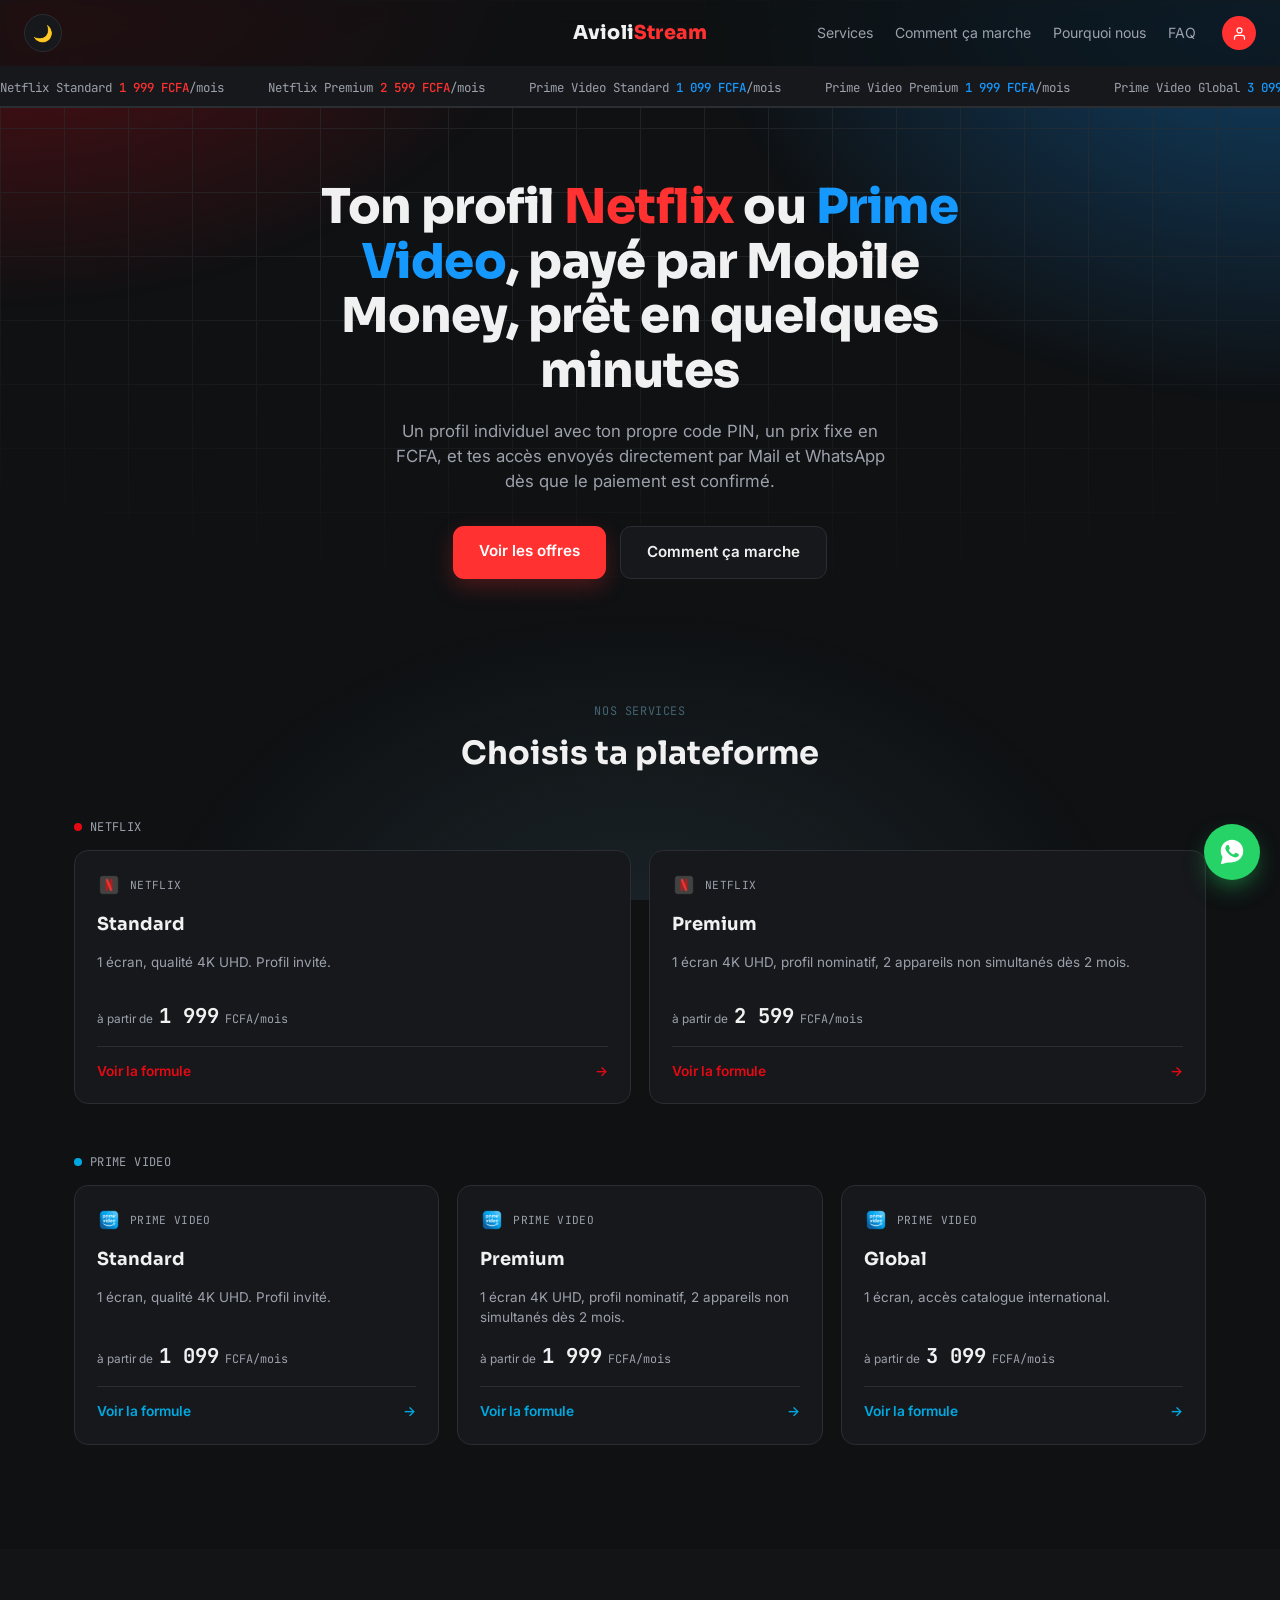
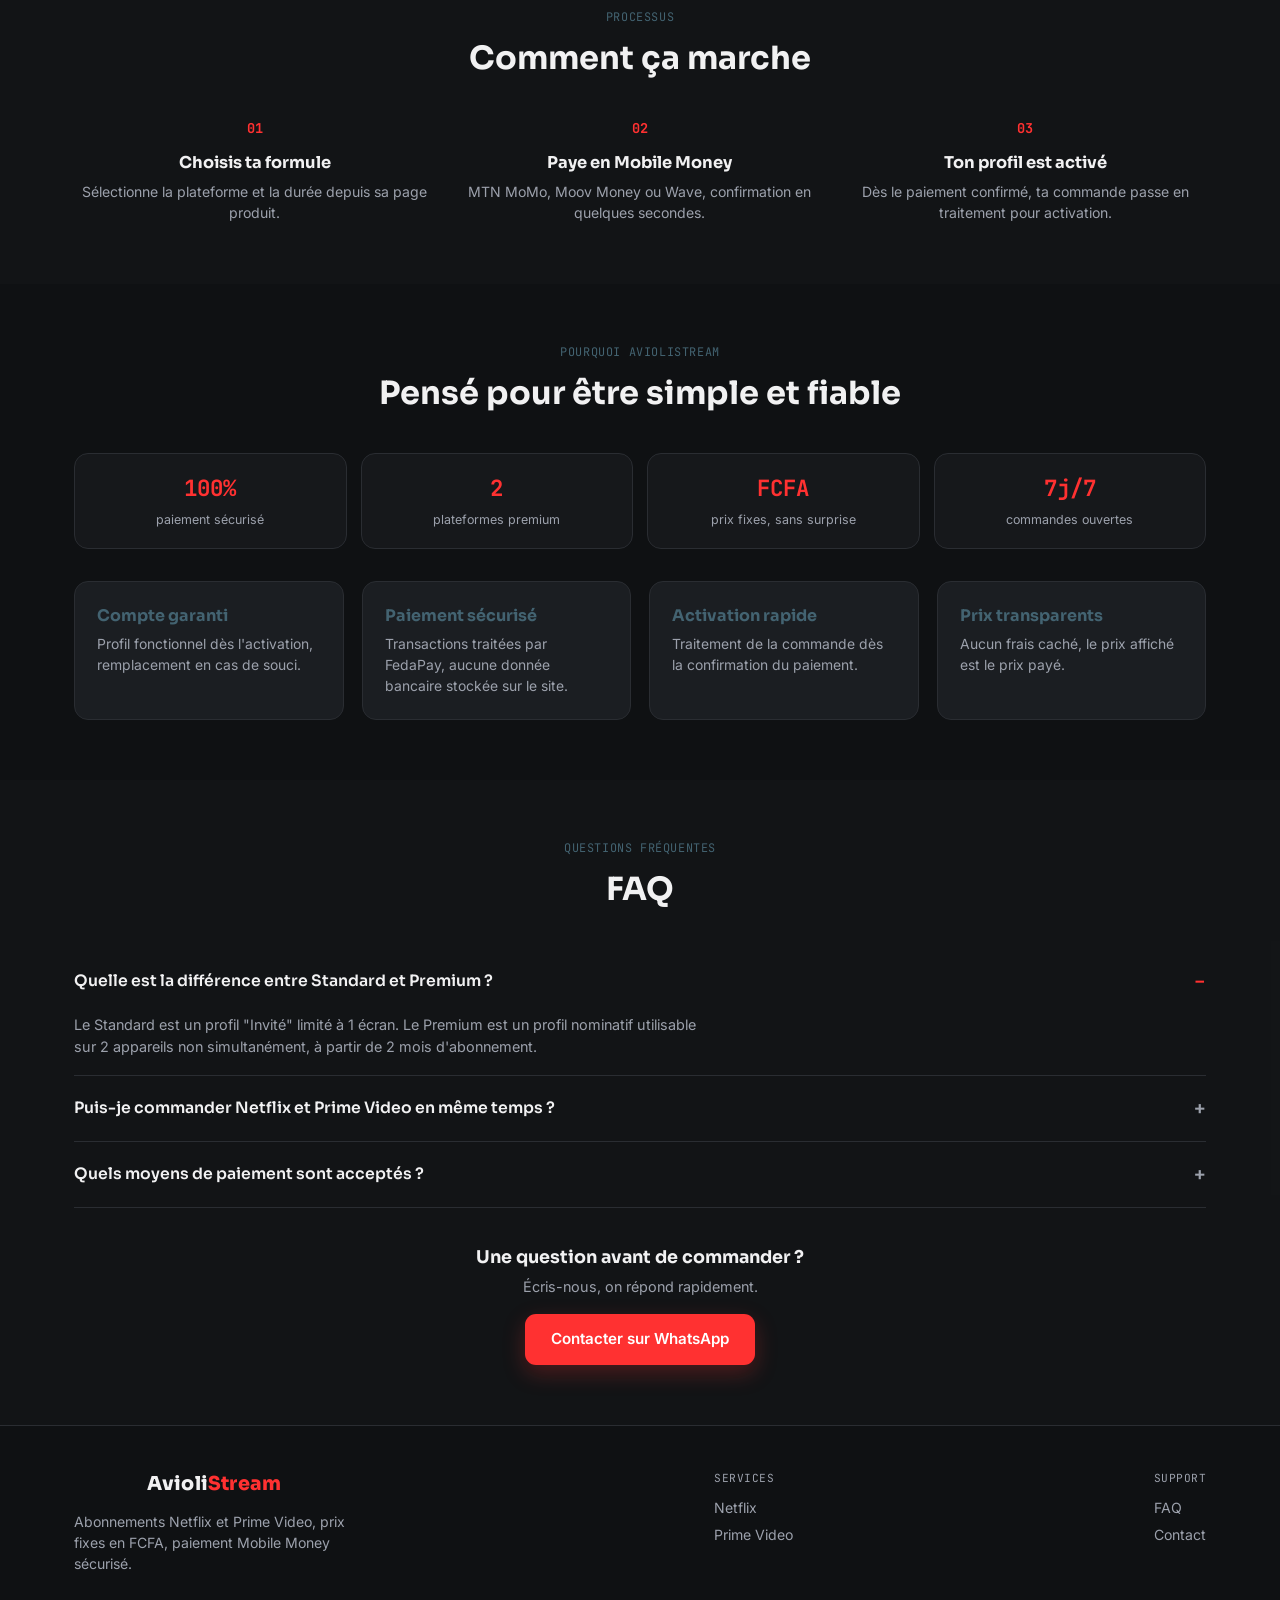
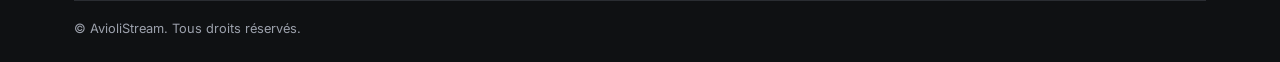
==== commit 147f68ef: "Update index.html" ====
--- a/index.html
+++ b/index.html
@@ -405,6 +405,18 @@
     .stat{padding:14px 8px;}
     .stat b{font-size:1.2rem;}
     .stat span{font-size:0.7rem; white-space:nowrap;}
+  }  .whatsapp-float{
+    position:fixed; right:20px; bottom:20px; z-index:70;
+    width:56px; height:56px; border-radius:50%;
+    background:#25D366; display:flex; align-items:center; justify-content:center;
+    box-shadow:0 10px 24px -6px rgba(37,211,102,0.55);
+    transition:transform .15s ease, box-shadow .15s ease;
+  }
+  .whatsapp-float:hover{ transform:translateY(-3px) scale(1.04); box-shadow:0 14px 28px -6px rgba(37,211,102,0.65); }
+  .whatsapp-float svg{ width:30px; height:30px; }
+  @media (max-width:480px){
+    .whatsapp-float{ right:14px; bottom:14px; width:52px; height:52px; }
+    .whatsapp-float svg{ width:27px; height:27px; }
   }
 </style>
 </head>
@@ -675,5 +687,10 @@
 
 </script>
 
+<a href="https://wa.me/22995265358" target="_blank" rel="noopener" class="whatsapp-float" aria-label="Discuter sur WhatsApp" title="Discuter sur WhatsApp">
+  <svg viewBox="0 0 32 32" fill="#ffffff" xmlns="http://www.w3.org/2000/svg">
+    <path d="M16.004 3C9.376 3 4 8.373 4 15c0 2.386.702 4.607 1.912 6.468L4 29l7.72-1.874A11.93 11.93 0 0 0 16.004 27C22.63 27 28 21.627 28 15S22.63 3 16.004 3zm6.978 17.03c-.29.816-1.44 1.5-2.36 1.696-.63.133-1.453.24-4.223-.906-3.545-1.47-5.825-5.05-6.002-5.284-.176-.234-1.435-1.91-1.435-3.643 0-1.732.906-2.583 1.228-2.938.322-.355.703-.443.938-.443.235 0 .47.002.674.012.216.01.507-.082.793.606.29.7.984 2.42 1.07 2.596.088.176.147.382.03.616-.117.235-.176.382-.352.588-.176.206-.37.46-.528.618-.176.176-.36.367-.155.72.206.353.916 1.51 1.967 2.446 1.352 1.204 2.492 1.578 2.845 1.755.353.176.559.147.766-.088.206-.235.882-1.03 1.117-1.384.235-.353.47-.294.793-.176.323.117 2.043.964 2.395 1.14.353.176.588.264.674.412.088.147.088.85-.2 1.665z"/>
+  </svg>
+</a>
 </body>
 </html>
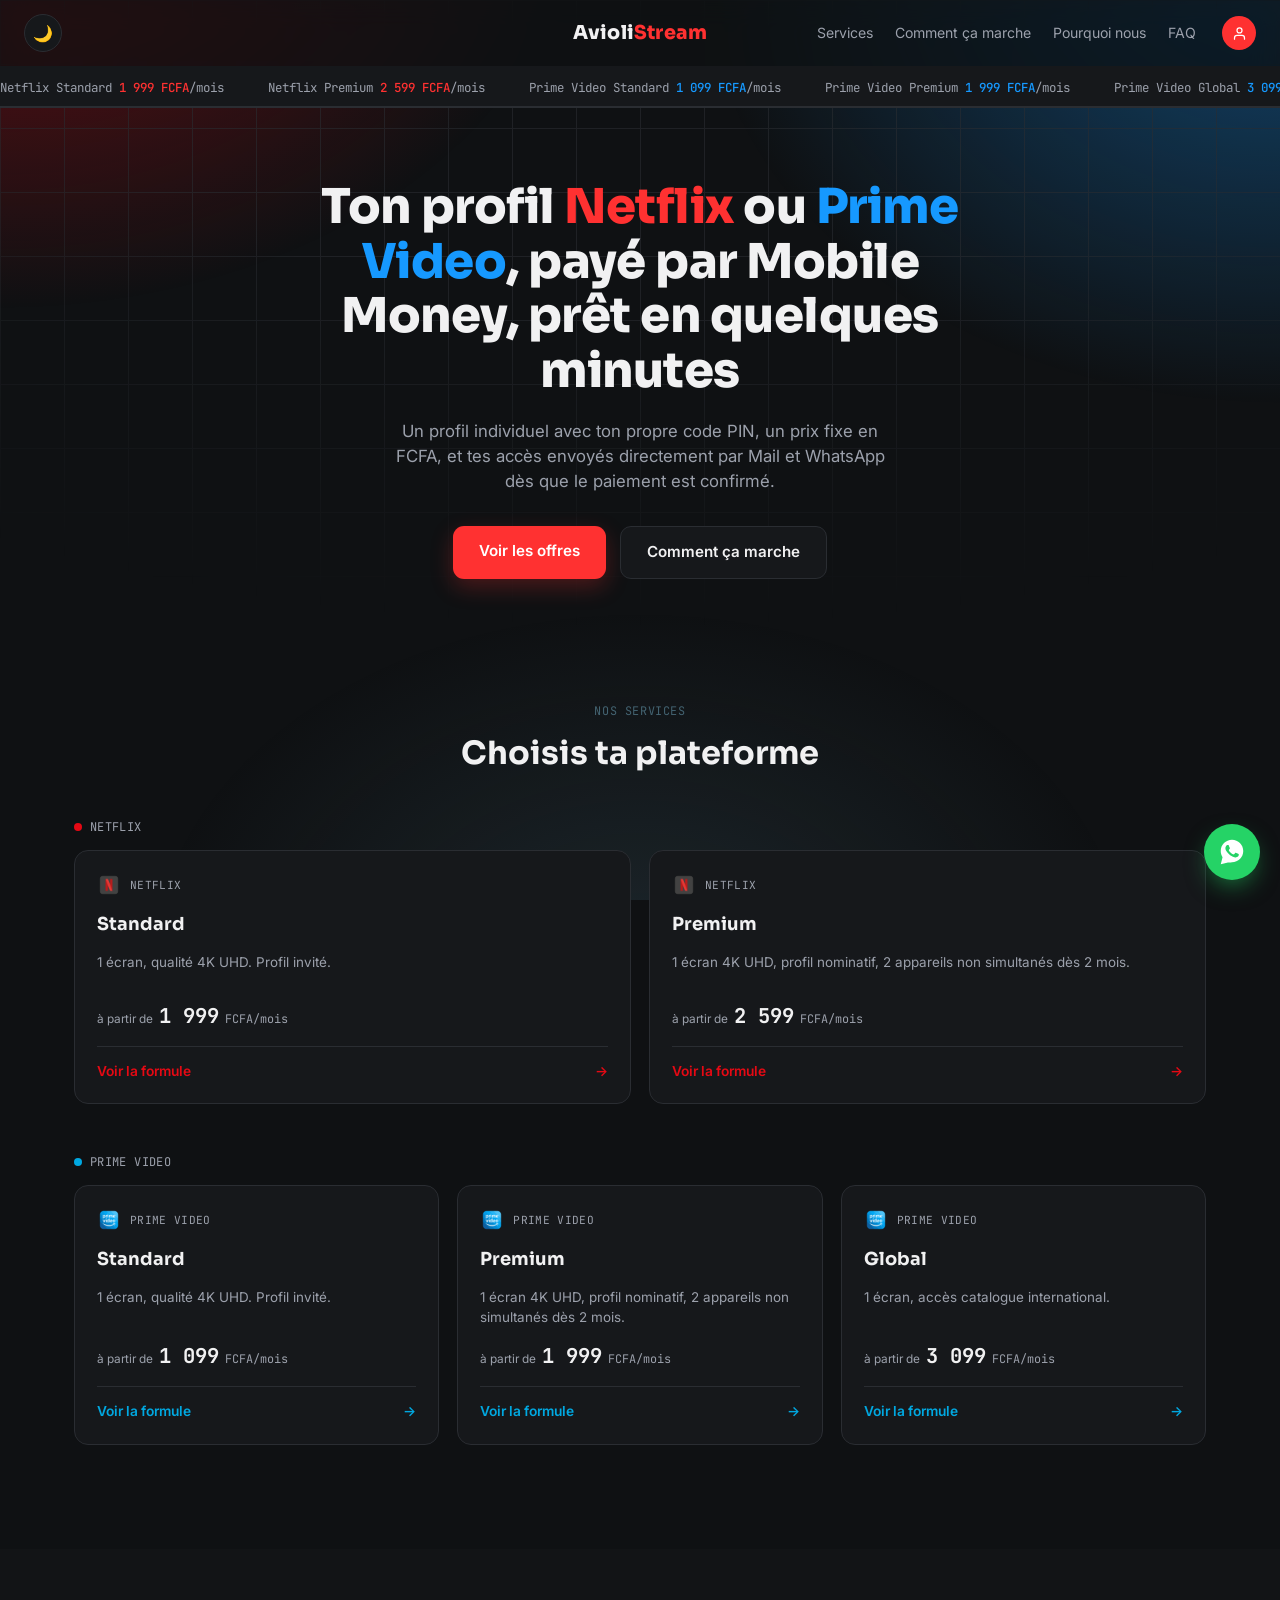
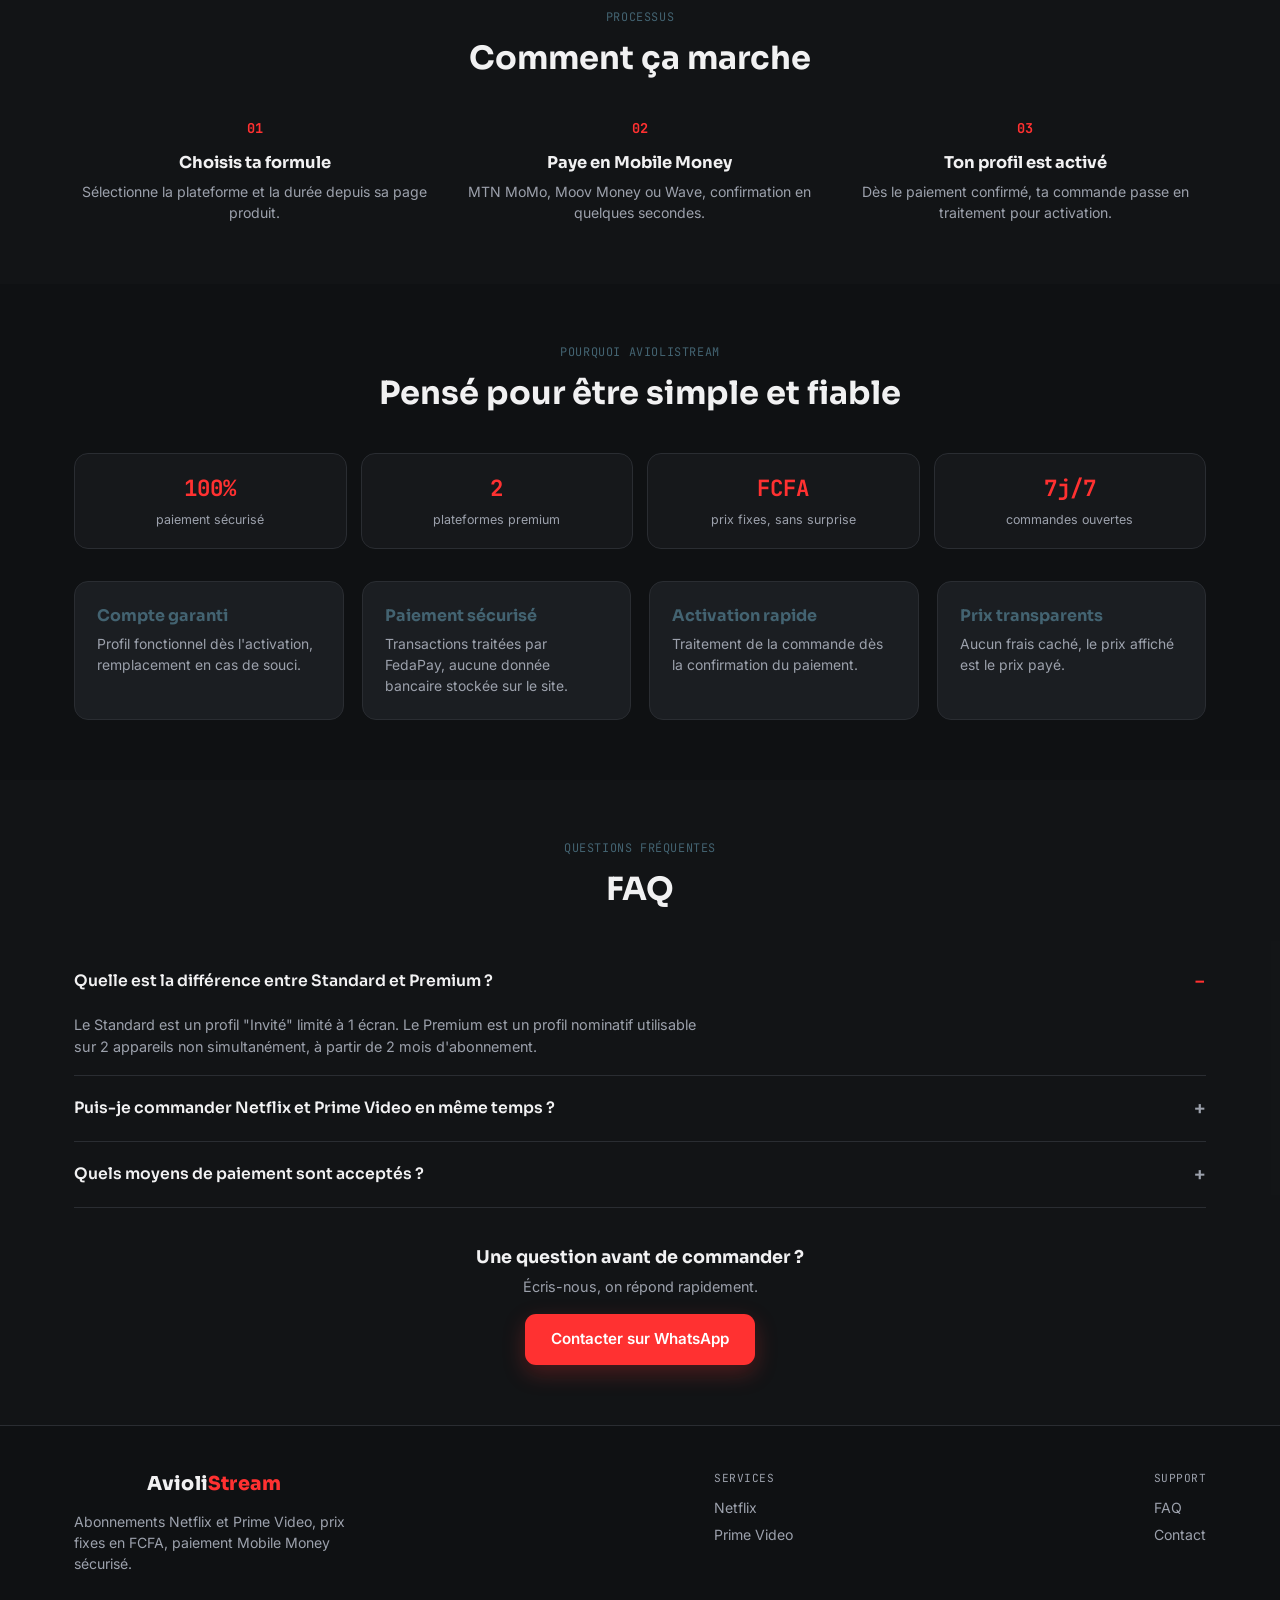
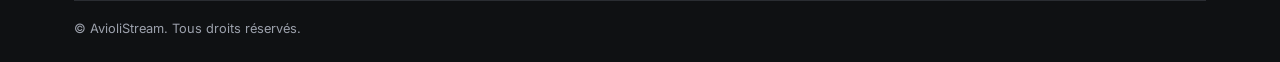
==== commit e0783403: "Update index.html" ====
--- a/index.html
+++ b/index.html
@@ -419,6 +419,7 @@
     .whatsapp-float svg{ width:27px; height:27px; }
   }
 </style>
+<link rel="stylesheet" href="/mobile-catalogue.css">
 </head>
 <body>
 
--- a/mobile-catalogue.css
+++ b/mobile-catalogue.css
@@ -0,0 +1,28 @@
+/* AvioliStream — catalogue version mobile uniquement (écrans de 640 px et moins).
+   Le desktop n'est pas touché. */
+@media (max-width:640px){
+
+  /* Deux cartes côte à côte (la carte Global prend toute la largeur) */
+  .grid{grid-template-columns:repeat(2, minmax(0, 1fr)); gap:12px;}
+  .card.global{grid-column:1 / -1;}
+
+  /* Cartes plus compactes (les logos ne sont pas modifiés) */
+  .card{padding:14px; gap:10px;}
+  .card h3{font-size:1rem;}
+  .card .desc{font-size:0.78rem; min-height:0;}
+
+  /* Texte court : "1 écran, 4K UHD." à la place de "1 écran, qualité 4K UHD." */
+  .card:not(.global) .desc-mobile{font-size:0; line-height:0;}
+  .card:not(.global) .desc-mobile::after{
+    content:"1 écran, 4K UHD.";
+    font-size:0.78rem; line-height:1.5;
+  }
+
+  /* Prix : on retire "à partir de" */
+  .price-line .from{display:none;}
+  .price-line .amount{font-size:1.1rem;}
+  .price-line .unit{font-size:0.68rem;}
+
+  /* Lien "Voir la formule" plus discret */
+  .card-cta{font-size:0.8rem; padding-top:10px;}
+}
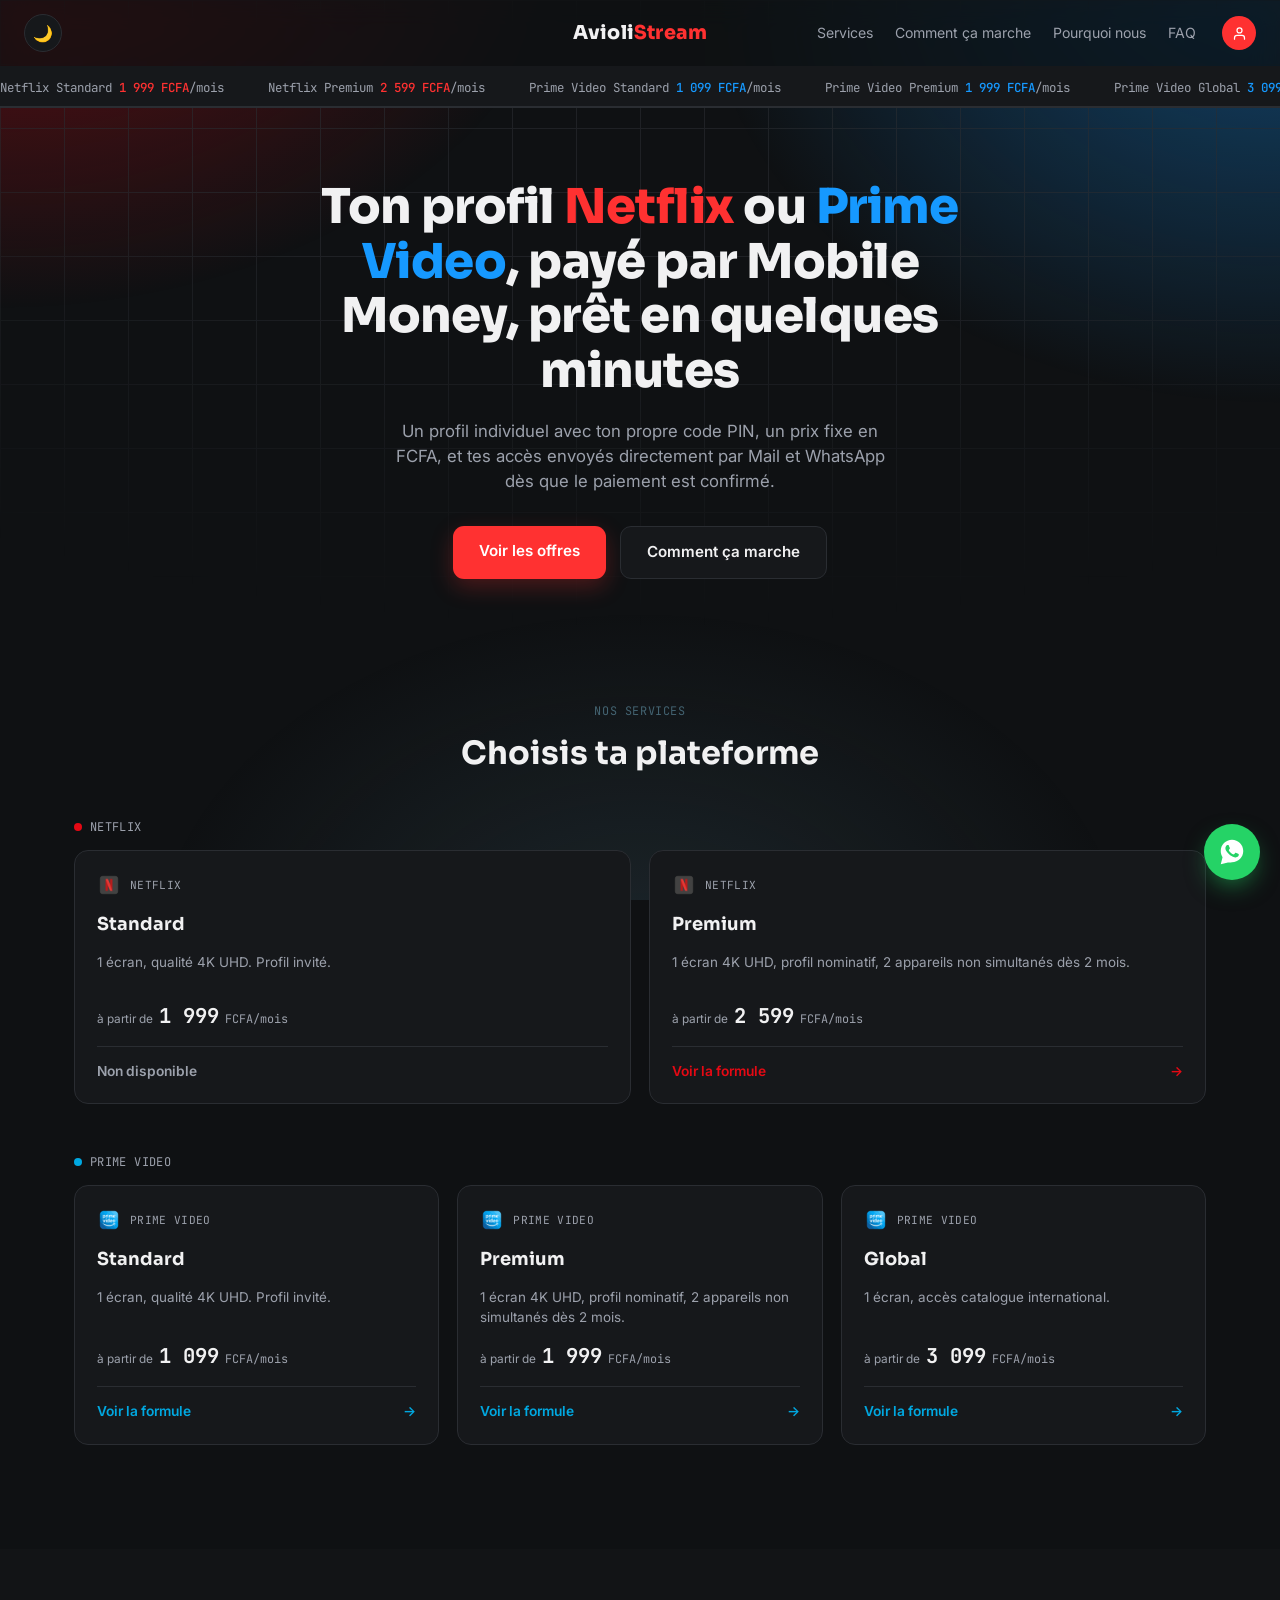
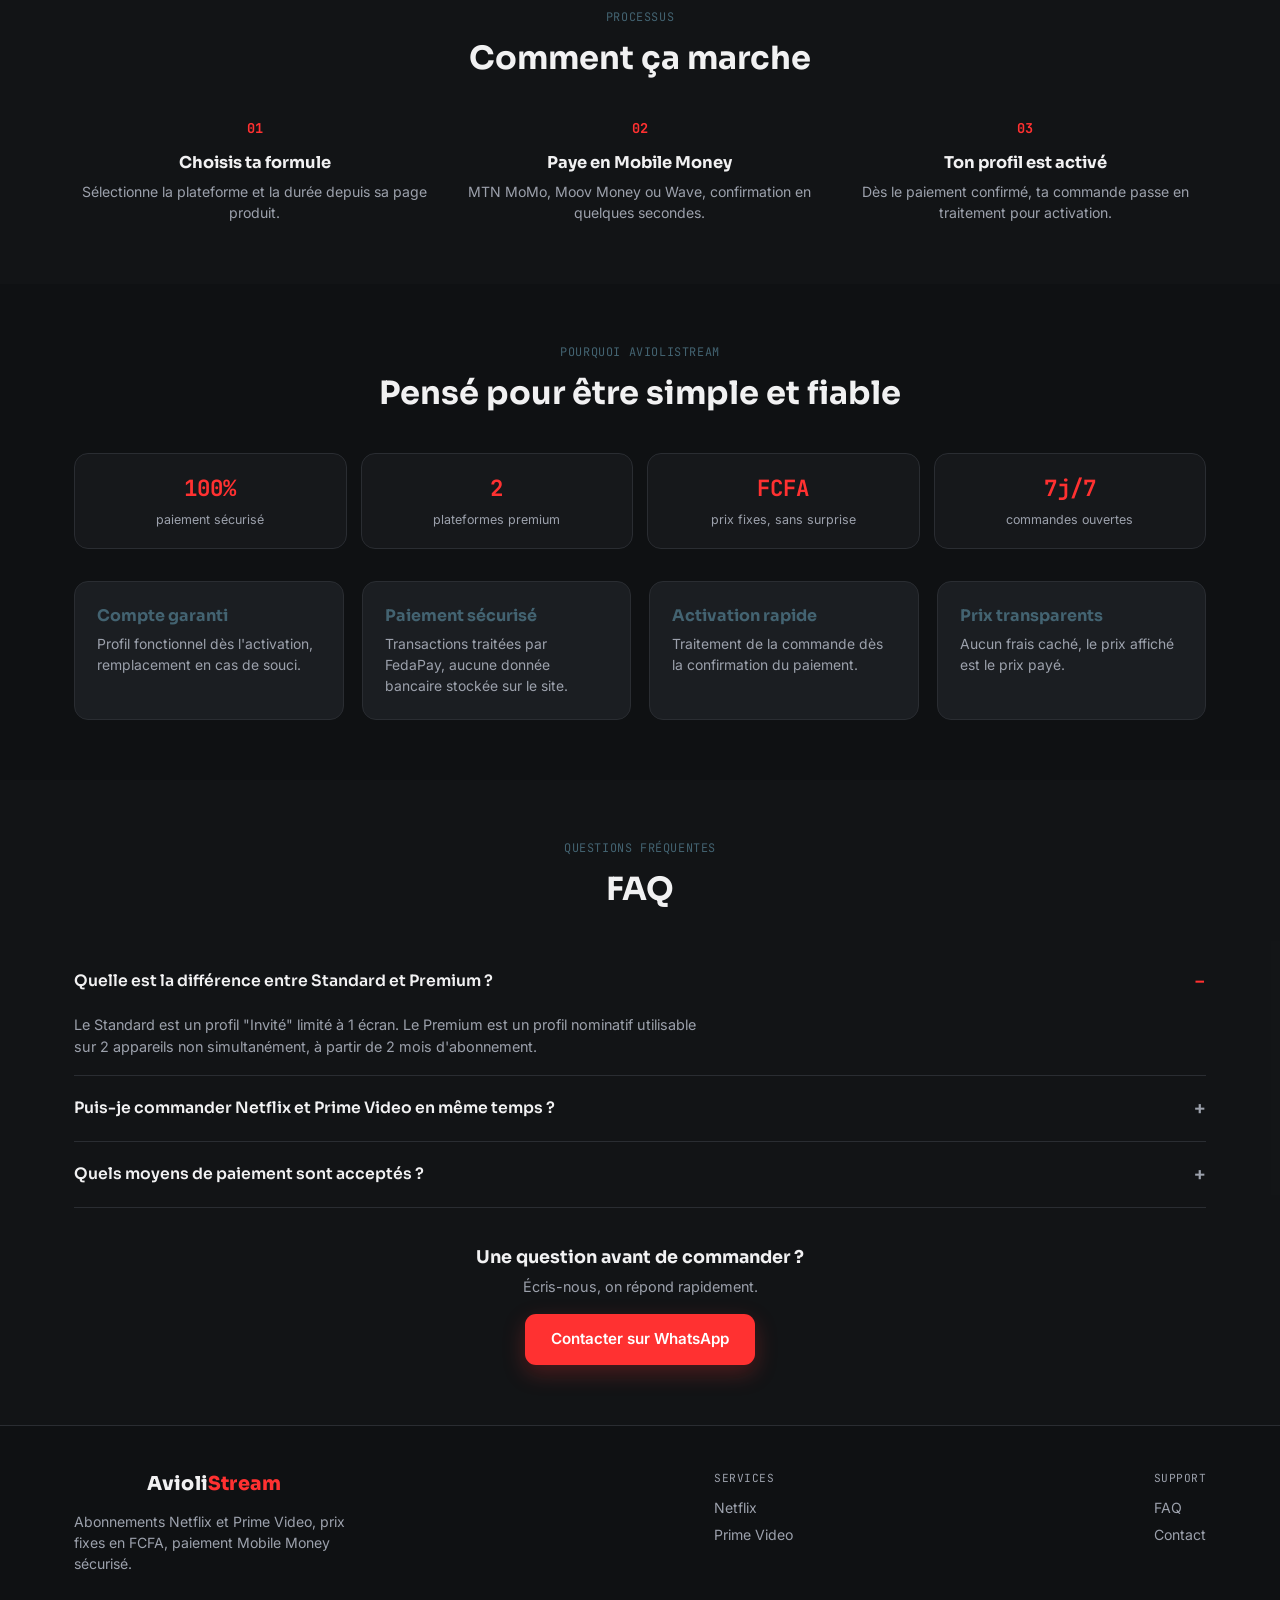
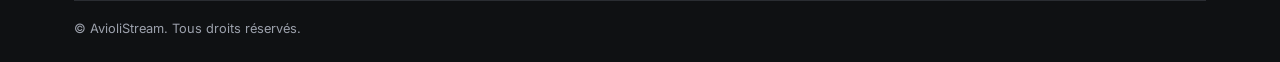
==== commit 232ca6a0: "Update index.html" ====
--- a/index.html
+++ b/index.html
@@ -693,5 +693,6 @@
     <path d="M16.004 3C9.376 3 4 8.373 4 15c0 2.386.702 4.607 1.912 6.468L4 29l7.72-1.874A11.93 11.93 0 0 0 16.004 27C22.63 27 28 21.627 28 15S22.63 3 16.004 3zm6.978 17.03c-.29.816-1.44 1.5-2.36 1.696-.63.133-1.453.24-4.223-.906-3.545-1.47-5.825-5.05-6.002-5.284-.176-.234-1.435-1.91-1.435-3.643 0-1.732.906-2.583 1.228-2.938.322-.355.703-.443.938-.443.235 0 .47.002.674.012.216.01.507-.082.793.606.29.7.984 2.42 1.07 2.596.088.176.147.382.03.616-.117.235-.176.382-.352.588-.176.206-.37.46-.528.618-.176.176-.36.367-.155.72.206.353.916 1.51 1.967 2.446 1.352 1.204 2.492 1.578 2.845 1.755.353.176.559.147.766-.088.206-.235.882-1.03 1.117-1.384.235-.353.47-.294.793-.176.323.117 2.043.964 2.395 1.14.353.176.588.264.674.412.088.147.088.85-.2 1.665z"/>
   </svg>
 </a>
+  <script src="/ios-install-hint.js" defer></script>
 </body>
 </html>
--- a/mobile-catalogue.css
+++ b/mobile-catalogue.css
@@ -2,12 +2,15 @@
    Le desktop n'est pas touché. */
 @media (max-width:640px){
 
-  /* Deux cartes côte à côte (la carte Global prend toute la largeur) */
-  .grid{grid-template-columns:repeat(2, minmax(0, 1fr)); gap:12px;}
-  .card.global{grid-column:1 / -1;}
+  /* Catalogue plus large : on réduit les marges autour des cartes */
+  #catalogue.section{padding-left:14px; padding-right:14px;}
+  #catalogue .wrap{padding-left:0; padding-right:0;}
 
-  /* Cartes plus compactes (les logos ne sont pas modifiés) */
-  .card{padding:14px; gap:10px;}
+  /* Deux cartes côte à côte (la carte Global reste dans une demi-colonne, même taille que les autres) */
+  .grid{grid-template-columns:repeat(2, minmax(0, 1fr)); gap:10px;}
+
+  /* Cartes compactes (les logos ne sont pas modifiés) */
+  .card{padding:14px 12px; gap:10px;}
   .card h3{font-size:1rem;}
   .card .desc{font-size:0.78rem; min-height:0;}
 
@@ -18,11 +21,32 @@
     font-size:0.78rem; line-height:1.5;
   }
 
-  /* Prix : on retire "à partir de" */
+  /* Carte Global : "1 écran, tout catalogue" à la place de "1 écran, accès catalogue international." */
+  .card.global .desc{font-size:0; line-height:0;}
+  .card.global .desc::after{
+    content:"1 écran, tout catalogue";
+    font-size:0.78rem; line-height:1.5;
+  }
+
+  /* Prix sur une seule ligne, alignés en bas de chaque carte */
   .price-line .from{display:none;}
+  .price-line{flex-wrap:nowrap; white-space:nowrap; gap:4px; align-items:baseline;}
   .price-line .amount{font-size:1.1rem;}
-  .price-line .unit{font-size:0.68rem;}
+  .price-line .unit{font-size:0.66rem;}
 
   /* Lien "Voir la formule" plus discret */
   .card-cta{font-size:0.8rem; padding-top:10px;}
 }
+
+/* Netflix Standard : indisponible (desktop + mobile) */
+a.card[href="/netflix-standard"]{
+  pointer-events:none; cursor:default;
+}
+a.card[href="/netflix-standard"] .card-cta{font-size:0; color:var(--muted);}
+a.card[href="/netflix-standard"] .card-cta::before{
+  content:"Non disponible"; font-size:0.86rem; font-weight:600;
+}
+a.card[href="/netflix-standard"] .card-cta .arrow{display:none;}
+@media (max-width:640px){
+  a.card[href="/netflix-standard"] .card-cta::before{font-size:0.8rem;}
+}
